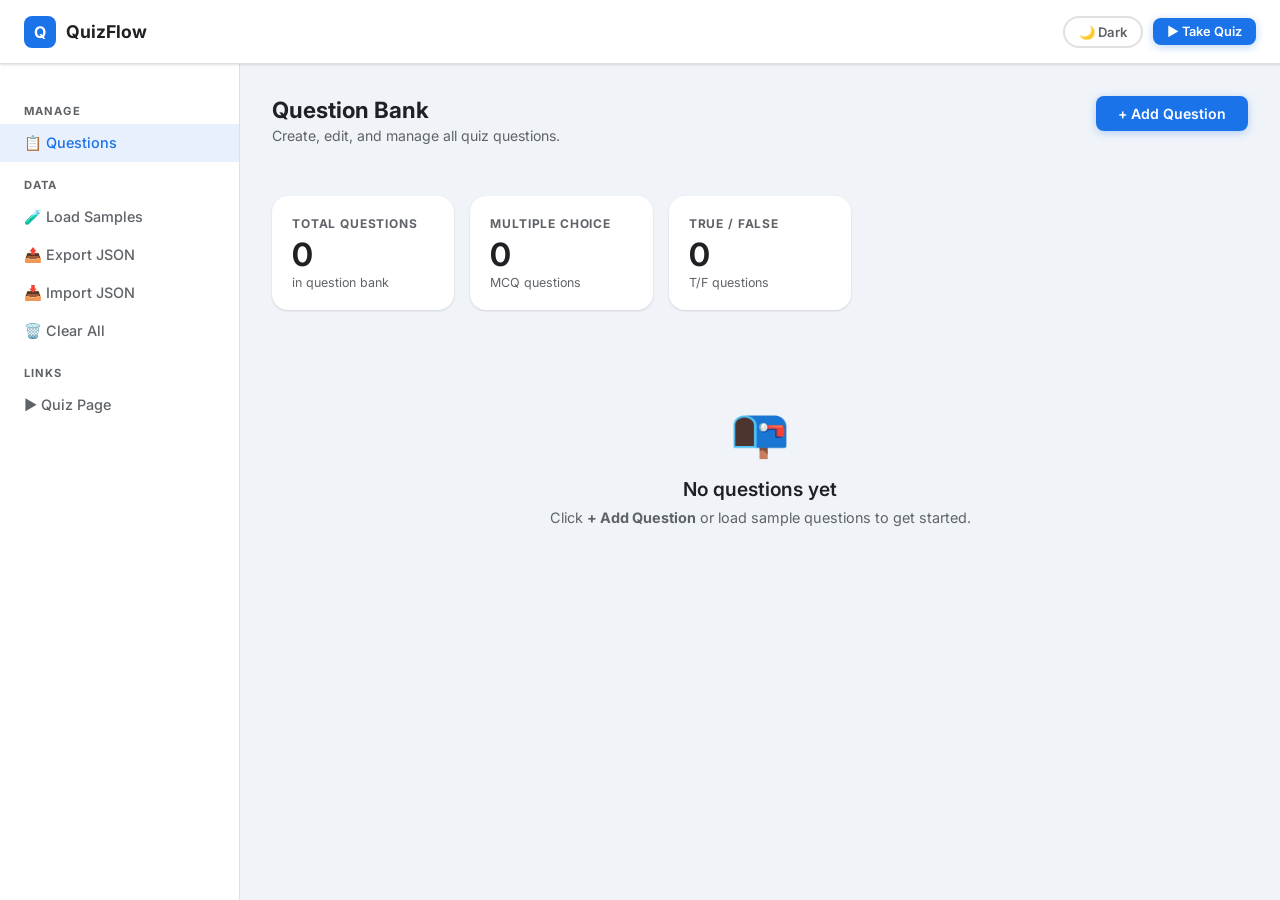
==== admin.html @ 326c2532 "Add files via upload" ====
<!DOCTYPE html>
<html lang="en">
<head>
  <meta charset="UTF-8">
  <meta name="viewport" content="width=device-width, initial-scale=1.0">
  <title>QuizFlow — Admin Dashboard</title>
  <link rel="stylesheet" href="style.css">
</head>
<body>
<div class="page-wrapper">

  <!-- Top Bar -->
  <header class="top-bar">
    <a href="index.html" class="top-bar-brand">
      <span class="brand-icon">Q</span>
      QuizFlow
    </a>
    <div class="top-bar-actions">
      <button class="theme-toggle" id="theme-toggle">🌙 Dark</button>
      <a href="index.html" class="btn btn-primary btn-sm">▶ Take Quiz</a>
    </div>
  </header>

  <!-- Admin Layout -->
  <div class="admin-layout">

    <!-- Sidebar -->
    <nav class="sidebar">
      <div class="sidebar-section">Manage</div>
      <ul class="sidebar-nav">
        <li><a href="#" class="active">📋 Questions</a></li>
      </ul>
      <div class="sidebar-section">Data</div>
      <ul class="sidebar-nav">
        <li><button id="btn-sample">🧪 Load Samples</button></li>
        <li><button id="btn-export">📤 Export JSON</button></li>
        <li><button id="btn-import">📥 Import JSON</button></li>
        <li><button id="btn-clear-all">🗑️ Clear All</button></li>
      </ul>
      <div class="sidebar-section">Links</div>
      <ul class="sidebar-nav">
        <li><a href="index.html">▶ Quiz Page</a></li>
      </ul>
    </nav>

    <!-- Main Content -->
    <main class="admin-main">

      <!-- Header row -->
      <div style="display:flex;align-items:flex-start;justify-content:space-between;gap:16px;flex-wrap:wrap;margin-bottom:24px">
        <div>
          <h2>Question Bank</h2>
          <p class="page-subtitle">Create, edit, and manage all quiz questions.</p>
        </div>
        <button class="btn btn-primary" id="btn-open-modal">+ Add Question</button>
      </div>

      <!-- Stats -->
      <div class="stats-grid">
        <div class="stat-card">
          <div class="sc-label">Total Questions</div>
          <div class="sc-value" id="stat-total">0</div>
          <div class="sc-sub">in question bank</div>
        </div>
        <div class="stat-card">
          <div class="sc-label">Multiple Choice</div>
          <div class="sc-value" id="stat-mcq">0</div>
          <div class="sc-sub">MCQ questions</div>
        </div>
        <div class="stat-card">
          <div class="sc-label">True / False</div>
          <div class="sc-value" id="stat-tf">0</div>
          <div class="sc-sub">T/F questions</div>
        </div>
      </div>

      <!-- Empty state -->
      <div id="empty-state" class="empty-state" style="display:none">
        <div class="es-icon">📭</div>
        <h3>No questions yet</h3>
        <p>Click <strong>+ Add Question</strong> or load sample questions to get started.</p>
      </div>

      <!-- Questions table -->
      <div id="q-table-wrap" class="q-table-wrap" style="display:none">
        <div class="q-table-header">
          <h3>All Questions</h3>
          <input type="text" id="q-search" class="q-table-search" placeholder="🔍 Search questions…">
        </div>
        <table>
          <thead>
            <tr>
              <th>#</th>
              <th>Question</th>
              <th>Type</th>
              <th>Options</th>
              <th>✓ Correct</th>
              <th>Actions</th>
            </tr>
          </thead>
          <tbody id="q-table-body"></tbody>
        </table>
      </div>

    </main>
  </div><!-- /admin-layout -->
</div><!-- /page-wrapper -->

<!-- ── Modal: Add / Edit Question ── -->
<div id="modal-backdrop" class="modal-backdrop" style="display:none">
  <div class="modal" role="dialog" aria-modal="true" aria-labelledby="modal-title">

    <div class="modal-header">
      <h3 id="modal-title">Add Question</h3>
      <button class="modal-close" id="modal-close" aria-label="Close">✕</button>
    </div>

    <!-- Question text -->
    <div class="form-group">
      <label class="form-label" for="q-text">Question Text</label>
      <textarea class="form-control" id="q-text" placeholder="Enter your question here…" rows="3"></textarea>
    </div>

    <!-- Question type -->
    <div class="form-group">
      <label class="form-label" for="q-type">Question Type</label>
      <select class="form-control" id="q-type">
        <option value="mcq">Multiple Choice (MCQ)</option>
        <option value="tf">True / False</option>
      </select>
    </div>

    <!-- Answers -->
    <div class="form-group">
      <label class="form-label">Answer Options <span style="font-weight:400;text-transform:none;letter-spacing:0;color:var(--text-muted);font-size:.75rem">(check ✓ to mark correct)</span></label>
      <div id="answer-list" class="answer-list"></div>
      <button class="btn btn-ghost btn-sm" id="btn-add-answer" style="margin-top:4px">+ Add Option</button>
    </div>

    <div class="modal-footer">
      <button class="btn btn-ghost" id="btn-cancel-q">Cancel</button>
      <button class="btn btn-primary" id="btn-save-q">Save Question</button>
    </div>
  </div>
</div>

<!-- Toast -->
<div id="toast-container"></div>

<script src="admin.js"></script>
</body>
</html>
---- style.css ----
/* ============================================================
   QuizFlow — style.css
   Design system: Inter + Google-blue accent + card layout
   ============================================================ */

@import url('https://fonts.googleapis.com/css2?family=Inter:wght@300;400;500;600;700&display=swap');

/* ── Reset & Base ─────────────────────────────────────────── */
*, *::before, *::after { box-sizing: border-box; margin: 0; padding: 0; }

:root {
  --bg:          #F0F4F9;
  --surface:     #FFFFFF;
  --border:      #E0E0E0;
  --text-primary:#202124;
  --text-muted:  #5F6368;
  --accent:      #1A73E8;
  --accent-dark: #1557B0;
  --accent-light:#E8F0FE;
  --correct:     #34A853;
  --correct-bg:  #E6F4EA;
  --wrong:       #EA4335;
  --wrong-bg:    #FCE8E6;
  --shadow-sm:   0 1px 3px rgba(0,0,0,.08), 0 1px 2px rgba(0,0,0,.06);
  --shadow-md:   0 4px 16px rgba(0,0,0,.10), 0 1px 4px rgba(0,0,0,.06);
  --shadow-lg:   0 8px 32px rgba(0,0,0,.12), 0 2px 8px rgba(0,0,0,.08);
  --radius:      16px;
  --radius-sm:   8px;
  --transition:  0.2s ease;
  --font:        'Inter', system-ui, -apple-system, sans-serif;
}

/* Dark mode */
[data-theme="dark"] {
  --bg:          #1A1A2E;
  --surface:     #16213E;
  --border:      #2A2A4A;
  --text-primary:#E8EAED;
  --text-muted:  #9AA0A6;
  --accent-light:#1E3A5F;
  --correct-bg:  #1B3A2A;
  --wrong-bg:    #3A1B1B;
  --shadow-sm:   0 1px 3px rgba(0,0,0,.3);
  --shadow-md:   0 4px 16px rgba(0,0,0,.4);
  --shadow-lg:   0 8px 32px rgba(0,0,0,.5);
}

html { font-size: 16px; scroll-behavior: smooth; }
body {
  font-family: var(--font);
  background: var(--bg);
  color: var(--text-primary);
  min-height: 100vh;
  transition: background var(--transition), color var(--transition);
}

/* ── Layout ───────────────────────────────────────────────── */
.page-wrapper {
  min-height: 100vh;
  display: flex;
  flex-direction: column;
}

.top-bar {
  position: sticky;
  top: 0;
  z-index: 100;
  background: var(--surface);
  border-bottom: 1px solid var(--border);
  box-shadow: var(--shadow-sm);
  padding: 0 24px;
  height: 64px;
  display: flex;
  align-items: center;
  justify-content: space-between;
  gap: 16px;
  transition: background var(--transition), border-color var(--transition);
}

.top-bar-brand {
  display: flex;
  align-items: center;
  gap: 10px;
  font-weight: 700;
  font-size: 1.1rem;
  color: var(--text-primary);
  text-decoration: none;
}

.top-bar-brand .brand-icon {
  width: 32px; height: 32px;
  background: var(--accent);
  border-radius: 8px;
  display: flex; align-items: center; justify-content: center;
  color: #fff;
  font-size: 1rem;
}

.top-bar-actions { display: flex; align-items: center; gap: 10px; }

.main-content {
  flex: 1;
  padding: 40px 16px;
  display: flex;
  flex-direction: column;
  align-items: center;
  gap: 20px;
}

.container {
  width: 100%;
  max-width: 680px;
}

/* ── Progress Bar ─────────────────────────────────────────── */
.progress-bar-wrap {
  width: 100%;
  max-width: 680px;
  background: var(--border);
  border-radius: 99px;
  height: 5px;
  overflow: hidden;
  transition: background var(--transition);
}
.progress-bar-fill {
  height: 100%;
  border-radius: 99px;
  background: linear-gradient(90deg, var(--accent), #4FACFE);
  transition: width 0.5s cubic-bezier(.4,0,.2,1);
}

/* ── Cards ────────────────────────────────────────────────── */
.card {
  background: var(--surface);
  border-radius: var(--radius);
  box-shadow: var(--shadow-md);
  overflow: hidden;
  transition: background var(--transition), box-shadow var(--transition);
}

.card-header {
  border-left: 5px solid var(--accent);
  padding: 28px 32px;
}

.card-header .meta {
  font-size: .78rem;
  font-weight: 600;
  color: var(--accent);
  text-transform: uppercase;
  letter-spacing: .08em;
  margin-bottom: 10px;
}

.card-header h2 {
  font-size: 1.25rem;
  font-weight: 600;
  line-height: 1.45;
  color: var(--text-primary);
}

.card-body { padding: 8px 32px 28px; }

/* ── Answer Options ───────────────────────────────────────── */
.options-list {
  list-style: none;
  display: flex;
  flex-direction: column;
  gap: 10px;
  margin-top: 4px;
}

.option-item {
  display: flex;
  align-items: center;
  gap: 14px;
  padding: 14px 18px;
  border: 2px solid var(--border);
  border-radius: var(--radius-sm);
  cursor: pointer;
  transition: border-color var(--transition), background var(--transition), transform .15s ease;
  user-select: none;
  position: relative;
}

.option-item:hover:not(.locked) {
  border-color: var(--accent);
  background: var(--accent-light);
  transform: translateX(3px);
}

.option-item.locked { cursor: not-allowed; }

.option-radio {
  width: 20px; height: 20px;
  border: 2px solid var(--border);
  border-radius: 50%;
  flex-shrink: 0;
  display: flex; align-items: center; justify-content: center;
  transition: border-color var(--transition), background var(--transition);
}
.option-radio::after {
  content: '';
  width: 10px; height: 10px;
  border-radius: 50%;
  background: transparent;
  transition: background var(--transition);
}

.option-item.selected .option-radio {
  border-color: var(--accent);
}
.option-item.selected .option-radio::after {
  background: var(--accent);
}

/* Correct / Wrong states */
.option-item.correct {
  border-color: var(--correct);
  background: var(--correct-bg);
}
.option-item.correct .option-radio {
  border-color: var(--correct);
  background: var(--correct);
}
.option-item.correct .option-radio::after {
  background: #fff;
}

.option-item.wrong {
  border-color: var(--wrong);
  background: var(--wrong-bg);
}
.option-item.wrong .option-radio {
  border-color: var(--wrong);
  background: var(--wrong);
}
.option-item.wrong .option-radio::after {
  background: #fff;
}

.option-label {
  font-size: .95rem;
  font-weight: 500;
  color: var(--text-primary);
  flex: 1;
}

.option-badge {
  font-size: .72rem;
  font-weight: 700;
  padding: 2px 8px;
  border-radius: 99px;
  letter-spacing: .04em;
}
.option-badge.correct-badge {
  background: var(--correct);
  color: #fff;
}
.option-badge.wrong-badge {
  background: var(--wrong);
  color: #fff;
}

/* ── Feedback ─────────────────────────────────────────────── */
.feedback-box {
  margin-top: 16px;
  padding: 12px 16px;
  border-radius: var(--radius-sm);
  font-size: .88rem;
  font-weight: 500;
  display: flex;
  align-items: center;
  gap: 8px;
  animation: fadeSlideIn .25s ease;
}
.feedback-box.correct-fb {
  background: var(--correct-bg);
  color: var(--correct);
  border: 1px solid var(--correct);
}
.feedback-box.wrong-fb {
  background: var(--wrong-bg);
  color: var(--wrong);
  border: 1px solid var(--wrong);
}

/* ── Card Footer / Navigation ─────────────────────────────── */
.card-footer {
  padding: 16px 32px 24px;
  display: flex;
  justify-content: space-between;
  align-items: center;
  gap: 12px;
}

.card-footer .counter {
  font-size: .82rem;
  color: var(--text-muted);
  font-weight: 500;
}

.nav-btns { display: flex; gap: 10px; }

/* ── Buttons ──────────────────────────────────────────────── */
.btn {
  display: inline-flex;
  align-items: center;
  gap: 7px;
  padding: 9px 22px;
  border-radius: var(--radius-sm);
  font-family: var(--font);
  font-size: .88rem;
  font-weight: 600;
  cursor: pointer;
  border: none;
  transition: background var(--transition), color var(--transition),
              box-shadow var(--transition), transform .1s ease;
  text-decoration: none;
}

.btn:active { transform: scale(.97); }

.btn-primary {
  background: var(--accent);
  color: #fff;
  box-shadow: 0 2px 8px rgba(26,115,232,.3);
}
.btn-primary:hover { background: var(--accent-dark); box-shadow: 0 4px 12px rgba(26,115,232,.4); }

.btn-secondary {
  background: transparent;
  color: var(--accent);
  border: 2px solid var(--accent);
}
.btn-secondary:hover { background: var(--accent-light); }

.btn-ghost {
  background: transparent;
  color: var(--text-muted);
  border: 2px solid var(--border);
}
.btn-ghost:hover { background: var(--bg); color: var(--text-primary); }

.btn-danger {
  background: var(--wrong);
  color: #fff;
}
.btn-danger:hover { background: #c62828; }

.btn-success {
  background: var(--correct);
  color: #fff;
}
.btn-success:hover { background: #1e8e3e; }

.btn-sm { padding: 6px 14px; font-size: .8rem; }
.btn-lg { padding: 13px 32px; font-size: 1rem; }

.btn:disabled {
  opacity: .45;
  cursor: not-allowed;
  transform: none;
}

/* Icon-only button */
.btn-icon {
  padding: 8px;
  width: 38px; height: 38px;
  justify-content: center;
  border-radius: 50%;
}

/* Dark mode toggle */
.theme-toggle {
  background: transparent;
  border: 2px solid var(--border);
  border-radius: 99px;
  padding: 6px 14px;
  font-family: var(--font);
  font-size: .82rem;
  font-weight: 600;
  cursor: pointer;
  color: var(--text-muted);
  display: flex; align-items: center; gap: 6px;
  transition: background var(--transition), border-color var(--transition), color var(--transition);
}
.theme-toggle:hover { border-color: var(--accent); color: var(--accent); background: var(--accent-light); }

/* ── Question Transition ──────────────────────────────────── */
.question-stage {
  position: relative;
  overflow: hidden;
}

.question-slide {
  animation-duration: .35s;
  animation-fill-mode: both;
  animation-timing-function: cubic-bezier(.4,0,.2,1);
}

.slide-in-right { animation-name: slideInRight; }
.slide-in-left  { animation-name: slideInLeft; }
.slide-out-right { animation-name: slideOutRight; }
.slide-out-left  { animation-name: slideOutLeft; }

@keyframes slideInRight {
  from { opacity: 0; transform: translateX(60px); }
  to   { opacity: 1; transform: translateX(0); }
}
@keyframes slideInLeft {
  from { opacity: 0; transform: translateX(-60px); }
  to   { opacity: 1; transform: translateX(0); }
}
@keyframes slideOutRight {
  from { opacity: 1; transform: translateX(0); }
  to   { opacity: 0; transform: translateX(60px); }
}
@keyframes slideOutLeft {
  from { opacity: 1; transform: translateX(0); }
  to   { opacity: 0; transform: translateX(-60px); }
}

@keyframes fadeSlideIn {
  from { opacity: 0; transform: translateY(6px); }
  to   { opacity: 1; transform: translateY(0); }
}

/* ── Results Screen ───────────────────────────────────────── */
.result-card { text-align: center; padding: 48px 32px; }

.result-score-ring {
  width: 130px; height: 130px;
  border-radius: 50%;
  margin: 0 auto 28px;
  display: flex; flex-direction: column;
  align-items: center; justify-content: center;
  position: relative;
  background: conic-gradient(var(--accent) calc(var(--pct)*1%), var(--border) 0);
}

.result-score-ring::before {
  content: '';
  position: absolute;
  inset: 12px;
  border-radius: 50%;
  background: var(--surface);
}

.result-score-inner {
  position: relative; z-index: 1; text-align: center;
}
.result-score-inner .score-num {
  font-size: 2rem; font-weight: 700; color: var(--text-primary); line-height: 1;
}
.result-score-inner .score-den {
  font-size: .8rem; color: var(--text-muted); font-weight: 500;
}

.result-title {
  font-size: 1.6rem; font-weight: 700; margin-bottom: 6px;
}
.result-subtitle {
  color: var(--text-muted); margin-bottom: 28px; font-size: .95rem;
}

.result-stats {
  display: flex; gap: 12px; justify-content: center; flex-wrap: wrap;
  margin-bottom: 32px;
}
.stat-pill {
  padding: 10px 20px;
  border-radius: 99px;
  font-size: .85rem; font-weight: 600;
  display: flex; align-items: center; gap: 7px;
}
.stat-pill.correct { background: var(--correct-bg); color: var(--correct); }
.stat-pill.wrong   { background: var(--wrong-bg);   color: var(--wrong); }
.stat-pill.total   { background: var(--accent-light); color: var(--accent); }

.result-actions { display: flex; gap: 12px; justify-content: center; flex-wrap: wrap; }

/* Breakdown list */
.breakdown { margin-top: 28px; text-align: left; }
.breakdown-title {
  font-size: .88rem; font-weight: 700; color: var(--text-muted);
  text-transform: uppercase; letter-spacing: .07em;
  margin-bottom: 14px;
}
.breakdown-item {
  padding: 12px 16px;
  border-radius: var(--radius-sm);
  border: 1px solid var(--border);
  margin-bottom: 8px;
  font-size: .88rem;
  display: flex; align-items: flex-start; gap: 10px;
  transition: background var(--transition);
}
.breakdown-item .bi-icon { font-size: 1rem; margin-top: 1px; flex-shrink: 0; }
.breakdown-item.bi-correct { border-left: 4px solid var(--correct); }
.breakdown-item.bi-wrong   { border-left: 4px solid var(--wrong); }
.breakdown-item .bi-q { font-weight: 600; color: var(--text-primary); }
.breakdown-item .bi-a { color: var(--text-muted); font-size: .8rem; margin-top: 2px; }

/* ── Intro/Start Screen ───────────────────────────────────── */
.intro-card { text-align: center; padding: 48px 32px; }
.intro-icon {
  width: 72px; height: 72px;
  background: var(--accent-light);
  border-radius: 20px;
  display: flex; align-items: center; justify-content: center;
  margin: 0 auto 24px;
  font-size: 2rem;
}
.intro-card h1 { font-size: 1.8rem; font-weight: 700; margin-bottom: 10px; }
.intro-card p  { color: var(--text-muted); margin-bottom: 28px; font-size: .95rem; line-height: 1.6; }
.intro-meta {
  display: flex; gap: 20px; justify-content: center; flex-wrap: wrap;
  margin-bottom: 32px;
}
.intro-meta span {
  font-size: .85rem; color: var(--text-muted); font-weight: 500;
  display: flex; align-items: center; gap: 5px;
}

/* Empty state */
.empty-state {
  text-align: center; padding: 64px 32px;
}
.empty-state .es-icon {
  font-size: 3rem; margin-bottom: 16px;
}
.empty-state h3 { font-size: 1.2rem; font-weight: 600; margin-bottom: 8px; }
.empty-state p  { color: var(--text-muted); font-size: .9rem; }

/* ── Options bar (shuffle, etc) ───────────────────────────── */
.options-bar {
  display: flex; align-items: center; gap: 10px; flex-wrap: wrap;
}
.toggle-chip {
  display: flex; align-items: center; gap: 7px;
  padding: 7px 14px;
  border: 2px solid var(--border);
  border-radius: 99px;
  cursor: pointer;
  font-size: .82rem; font-weight: 600;
  color: var(--text-muted);
  background: var(--surface);
  transition: all var(--transition);
  user-select: none;
}
.toggle-chip.active {
  border-color: var(--accent);
  color: var(--accent);
  background: var(--accent-light);
}
.toggle-chip input { display: none; }

/* ── Admin: Sidebar layout ────────────────────────────────── */
.admin-layout {
  display: flex;
  min-height: calc(100vh - 64px);
}

.sidebar {
  width: 240px;
  flex-shrink: 0;
  background: var(--surface);
  border-right: 1px solid var(--border);
  padding: 24px 0;
  transition: background var(--transition), border-color var(--transition);
}

.sidebar-nav { list-style: none; }
.sidebar-nav li a, .sidebar-nav li button {
  display: flex;
  align-items: center;
  gap: 10px;
  padding: 10px 24px;
  font-size: .9rem;
  font-weight: 500;
  color: var(--text-muted);
  text-decoration: none;
  border: none;
  background: none;
  width: 100%;
  cursor: pointer;
  font-family: var(--font);
  border-radius: 0;
  transition: color var(--transition), background var(--transition);
}
.sidebar-nav li a:hover, .sidebar-nav li button:hover,
.sidebar-nav li a.active, .sidebar-nav li button.active {
  color: var(--accent);
  background: var(--accent-light);
}
.sidebar-section {
  font-size: .7rem;
  font-weight: 700;
  text-transform: uppercase;
  letter-spacing: .1em;
  color: var(--text-muted);
  padding: 16px 24px 6px;
}

.admin-main {
  flex: 1;
  padding: 32px;
  overflow: auto;
}

.admin-main h2 {
  font-size: 1.4rem; font-weight: 700; margin-bottom: 4px;
}
.admin-main .page-subtitle {
  color: var(--text-muted); font-size: .88rem; margin-bottom: 28px;
}

/* ── Admin: Question Form ─────────────────────────────────── */
.form-card {
  background: var(--surface);
  border-radius: var(--radius);
  box-shadow: var(--shadow-md);
  padding: 32px;
  margin-bottom: 28px;
  transition: background var(--transition);
}

.form-group { margin-bottom: 20px; }
.form-label {
  display: block;
  font-size: .82rem;
  font-weight: 700;
  color: var(--text-muted);
  text-transform: uppercase;
  letter-spacing: .07em;
  margin-bottom: 7px;
}
.form-control {
  width: 100%;
  padding: 10px 14px;
  border: 2px solid var(--border);
  border-radius: var(--radius-sm);
  font-family: var(--font);
  font-size: .9rem;
  color: var(--text-primary);
  background: var(--bg);
  transition: border-color var(--transition), background var(--transition);
  outline: none;
}
.form-control:focus {
  border-color: var(--accent);
  background: var(--surface);
}
textarea.form-control { resize: vertical; min-height: 80px; }
select.form-control { cursor: pointer; }

/* Answer builder */
.answer-list { display: flex; flex-direction: column; gap: 10px; margin-bottom: 12px; }

.answer-row {
  display: flex;
  align-items: center;
  gap: 10px;
  padding: 10px 14px;
  border: 2px solid var(--border);
  border-radius: var(--radius-sm);
  background: var(--bg);
  transition: border-color var(--transition);
}
.answer-row.is-correct {
  border-color: var(--correct);
  background: var(--correct-bg);
}
.answer-row input[type="text"] {
  flex: 1;
  border: none;
  background: transparent;
  font-family: var(--font);
  font-size: .9rem;
  color: var(--text-primary);
  outline: none;
}
.answer-correct-check {
  width: 18px; height: 18px;
  accent-color: var(--correct);
  cursor: pointer;
  flex-shrink: 0;
}
.answer-correct-label {
  font-size: .78rem;
  font-weight: 600;
  color: var(--text-muted);
  flex-shrink: 0;
}
.answer-remove {
  background: none;
  border: none;
  color: var(--wrong);
  cursor: pointer;
  padding: 4px;
  border-radius: 4px;
  font-size: 1rem;
  transition: background var(--transition);
  flex-shrink: 0;
}
.answer-remove:hover { background: var(--wrong-bg); }

/* ── Admin: Question Table ────────────────────────────────── */
.q-table-wrap {
  background: var(--surface);
  border-radius: var(--radius);
  box-shadow: var(--shadow-md);
  overflow: hidden;
  transition: background var(--transition);
}

.q-table-header {
  padding: 20px 24px;
  display: flex;
  align-items: center;
  justify-content: space-between;
  border-bottom: 1px solid var(--border);
  gap: 12px;
  flex-wrap: wrap;
}
.q-table-header h3 { font-size: 1rem; font-weight: 700; }

.q-table-search {
  padding: 7px 14px;
  border: 2px solid var(--border);
  border-radius: var(--radius-sm);
  font-family: var(--font);
  font-size: .85rem;
  background: var(--bg);
  color: var(--text-primary);
  outline: none;
  width: 220px;
  transition: border-color var(--transition);
}
.q-table-search:focus { border-color: var(--accent); }

table {
  width: 100%;
  border-collapse: collapse;
  font-size: .88rem;
}
thead tr { background: var(--bg); }
th, td {
  padding: 13px 20px;
  text-align: left;
  border-bottom: 1px solid var(--border);
}
th {
  font-size: .75rem;
  font-weight: 700;
  text-transform: uppercase;
  letter-spacing: .07em;
  color: var(--text-muted);
}
tr:last-child td { border-bottom: none; }
tbody tr:hover { background: var(--bg); }

.type-badge {
  display: inline-block;
  padding: 2px 10px;
  border-radius: 99px;
  font-size: .72rem;
  font-weight: 700;
  letter-spacing: .05em;
}
.type-badge.mcq  { background: var(--accent-light); color: var(--accent); }
.type-badge.tf   { background: #FFF3E0; color: #E65100; }
[data-theme="dark"] .type-badge.tf { background: #3A2A10; color: #FFB74D; }

.table-actions { display: flex; gap: 6px; }

/* ── Stats cards (admin dashboard) ───────────────────────── */
.stats-grid {
  display: grid;
  grid-template-columns: repeat(auto-fill, minmax(160px, 1fr));
  gap: 16px;
  margin-bottom: 28px;
}
.stat-card {
  background: var(--surface);
  border-radius: var(--radius);
  box-shadow: var(--shadow-sm);
  padding: 20px;
  transition: background var(--transition), box-shadow var(--transition);
}
.stat-card:hover { box-shadow: var(--shadow-md); }
.stat-card .sc-label {
  font-size: .75rem; font-weight: 700; text-transform: uppercase;
  letter-spacing: .07em; color: var(--text-muted); margin-bottom: 8px;
}
.stat-card .sc-value {
  font-size: 2rem; font-weight: 700; color: var(--text-primary); line-height: 1;
}
.stat-card .sc-sub {
  font-size: .78rem; color: var(--text-muted); margin-top: 4px;
}

/* ── Toast ────────────────────────────────────────────────── */
#toast-container {
  position: fixed; bottom: 24px; right: 24px;
  display: flex; flex-direction: column; gap: 8px;
  z-index: 9999;
}
.toast {
  display: flex; align-items: center; gap: 10px;
  background: var(--surface);
  border: 1px solid var(--border);
  border-left: 4px solid var(--accent);
  border-radius: var(--radius-sm);
  padding: 12px 18px;
  font-size: .88rem; font-weight: 500;
  box-shadow: var(--shadow-lg);
  min-width: 240px; max-width: 340px;
  animation: toastIn .3s ease;
  color: var(--text-primary);
}
.toast.success { border-left-color: var(--correct); }
.toast.error   { border-left-color: var(--wrong); }

@keyframes toastIn {
  from { opacity: 0; transform: translateY(12px); }
  to   { opacity: 1; transform: translateY(0); }
}

/* ── Modal ────────────────────────────────────────────────── */
.modal-backdrop {
  position: fixed; inset: 0;
  background: rgba(0,0,0,.5);
  z-index: 1000;
  display: flex; align-items: center; justify-content: center;
  padding: 16px;
  animation: fadeIn .2s ease;
}
@keyframes fadeIn { from { opacity: 0; } to { opacity: 1; } }

.modal {
  background: var(--surface);
  border-radius: var(--radius);
  box-shadow: var(--shadow-lg);
  padding: 32px;
  width: 100%; max-width: 560px;
  max-height: 90vh;
  overflow-y: auto;
  animation: modalIn .25s cubic-bezier(.4,0,.2,1);
}
@keyframes modalIn {
  from { opacity: 0; transform: scale(.95) translateY(16px); }
  to   { opacity: 1; transform: scale(1) translateY(0); }
}
.modal-header {
  display: flex; align-items: center; justify-content: space-between;
  margin-bottom: 24px;
}
.modal-header h3 { font-size: 1.1rem; font-weight: 700; }
.modal-close {
  background: none; border: none; cursor: pointer;
  color: var(--text-muted); font-size: 1.2rem; padding: 4px;
  border-radius: 4px;
  transition: background var(--transition), color var(--transition);
}
.modal-close:hover { background: var(--bg); color: var(--text-primary); }
.modal-footer {
  display: flex; justify-content: flex-end; gap: 10px; margin-top: 24px;
}

/* ── Divider ──────────────────────────────────────────────── */
.divider { height: 1px; background: var(--border); margin: 20px 0; }

/* ── Responsive ───────────────────────────────────────────── */
@media (max-width: 700px) {
  .sidebar { display: none; }
  .admin-main { padding: 20px 16px; }
  .card-header { padding: 20px; }
  .card-body   { padding: 4px 20px 20px; }
  .card-footer { padding: 12px 20px 20px; flex-wrap: wrap; }
  .modal { padding: 20px; }
  .top-bar { padding: 0 16px; }
  .main-content { padding: 24px 12px; }
  .form-card { padding: 20px; }
  table { font-size: .8rem; }
  th, td { padding: 10px 12px; }
}

@media (prefers-reduced-motion: reduce) {
  *, .question-slide { animation: none !important; transition: none !important; }
}
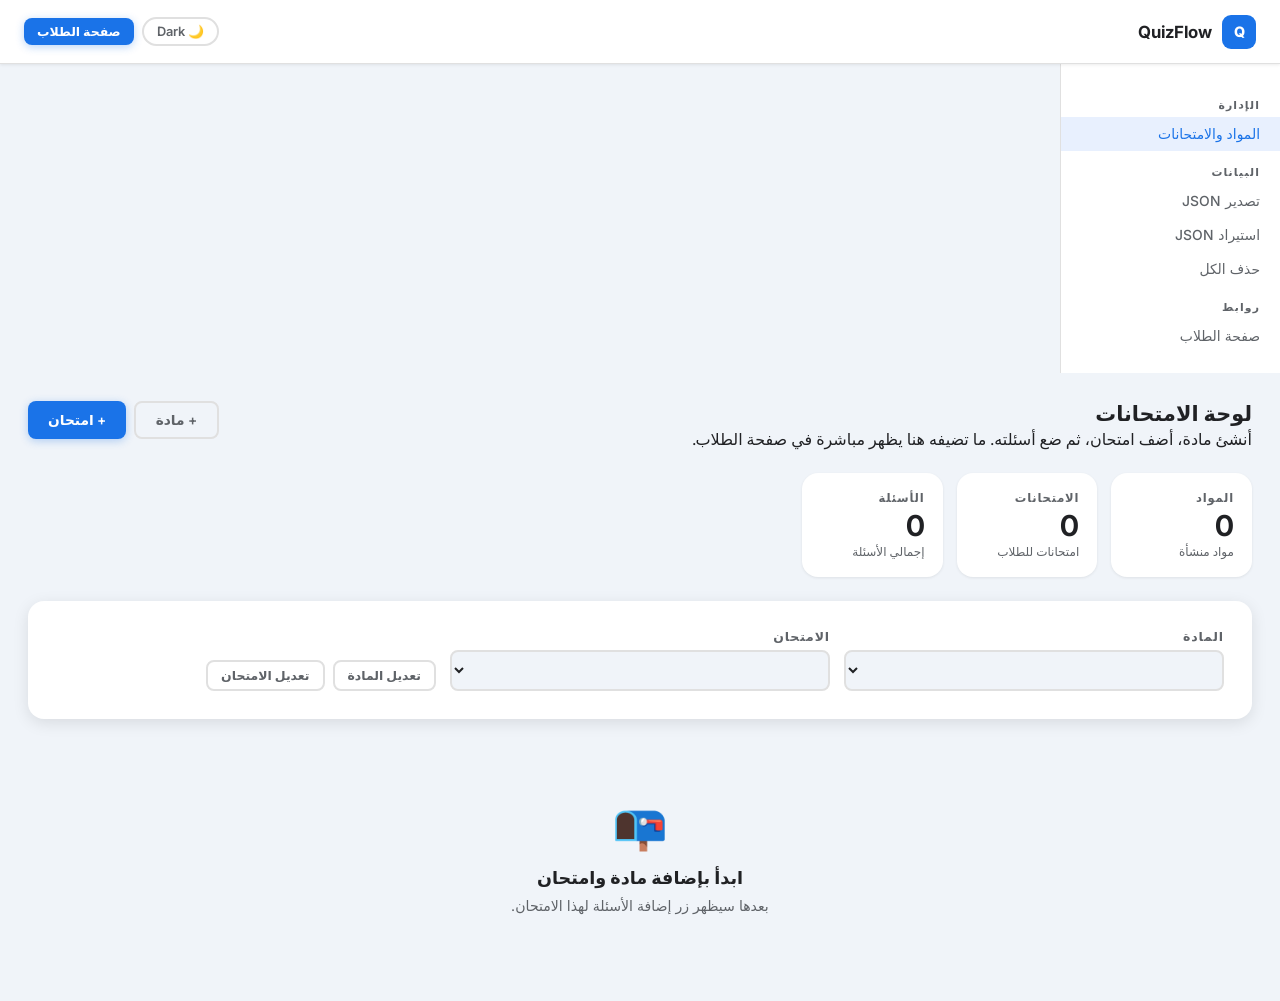
==== commit 695c1140: "Edit admin page" ====
--- a/admin.html
+++ b/admin.html
@@ -1,152 +1,156 @@
 <!DOCTYPE html>
-<html lang="en">
+<html lang="ar" dir="rtl">
 <head>
   <meta charset="UTF-8">
   <meta name="viewport" content="width=device-width, initial-scale=1.0">
-  <title>QuizFlow — Admin Dashboard</title>
+  <title>QuizFlow - لوحة الإدارة</title>
   <link rel="stylesheet" href="style.css">
 </head>
 <body>
 <div class="page-wrapper">
-
-  <!-- Top Bar -->
   <header class="top-bar">
     <a href="index.html" class="top-bar-brand">
       <span class="brand-icon">Q</span>
       QuizFlow
     </a>
     <div class="top-bar-actions">
-      <button class="theme-toggle" id="theme-toggle">🌙 Dark</button>
-      <a href="index.html" class="btn btn-primary btn-sm">▶ Take Quiz</a>
+      <button class="theme-toggle" id="theme-toggle">داكن</button>
+      <a href="index.html" class="btn btn-primary btn-sm">صفحة الطلاب</a>
     </div>
   </header>
 
-  <!-- Admin Layout -->
   <div class="admin-layout">
-
-    <!-- Sidebar -->
     <nav class="sidebar">
-      <div class="sidebar-section">Manage</div>
+      <div class="sidebar-section">الإدارة</div>
       <ul class="sidebar-nav">
-        <li><a href="#" class="active">📋 Questions</a></li>
+        <li><a href="#" class="active">المواد والامتحانات</a></li>
       </ul>
-      <div class="sidebar-section">Data</div>
+      <div class="sidebar-section">البيانات</div>
       <ul class="sidebar-nav">
-        <li><button id="btn-sample">🧪 Load Samples</button></li>
-        <li><button id="btn-export">📤 Export JSON</button></li>
-        <li><button id="btn-import">📥 Import JSON</button></li>
-        <li><button id="btn-clear-all">🗑️ Clear All</button></li>
+        <li><button id="btn-export">تصدير JSON</button></li>
+        <li><button id="btn-import">استيراد JSON</button></li>
+        <li><button id="btn-clear-all">حذف الكل</button></li>
       </ul>
-      <div class="sidebar-section">Links</div>
+      <div class="sidebar-section">روابط</div>
       <ul class="sidebar-nav">
-        <li><a href="index.html">▶ Quiz Page</a></li>
+        <li><a href="index.html">صفحة الطلاب</a></li>
       </ul>
     </nav>
 
-    <!-- Main Content -->
     <main class="admin-main">
-
-      <!-- Header row -->
       <div style="display:flex;align-items:flex-start;justify-content:space-between;gap:16px;flex-wrap:wrap;margin-bottom:24px">
         <div>
-          <h2>Question Bank</h2>
-          <p class="page-subtitle">Create, edit, and manage all quiz questions.</p>
+          <h2>لوحة الامتحانات</h2>
+          <p class="page-subtitle">أنشئ مادة، أضف امتحان، ثم ضع أسئلته. ما تضيفه هنا يظهر مباشرة في صفحة الطلاب.</p>
         </div>
-        <button class="btn btn-primary" id="btn-open-modal">+ Add Question</button>
-      </div>
-
-      <!-- Stats -->
-      <div class="stats-grid">
-        <div class="stat-card">
-          <div class="sc-label">Total Questions</div>
-          <div class="sc-value" id="stat-total">0</div>
-          <div class="sc-sub">in question bank</div>
-        </div>
-        <div class="stat-card">
-          <div class="sc-label">Multiple Choice</div>
-          <div class="sc-value" id="stat-mcq">0</div>
-          <div class="sc-sub">MCQ questions</div>
-        </div>
-        <div class="stat-card">
-          <div class="sc-label">True / False</div>
-          <div class="sc-value" id="stat-tf">0</div>
-          <div class="sc-sub">T/F questions</div>
+        <div style="display:flex;gap:8px;flex-wrap:wrap">
+          <button class="btn btn-ghost" id="btn-add-subject">+ مادة</button>
+          <button class="btn btn-primary" id="btn-add-quiz">+ امتحان</button>
         </div>
       </div>
 
-      <!-- Empty state -->
+      <div class="stats-grid">
+        <div class="stat-card">
+          <div class="sc-label">المواد</div>
+          <div class="sc-value" id="stat-subjects">0</div>
+          <div class="sc-sub">مواد منشأة</div>
+        </div>
+        <div class="stat-card">
+          <div class="sc-label">الامتحانات</div>
+          <div class="sc-value" id="stat-quizzes">0</div>
+          <div class="sc-sub">امتحانات للطلاب</div>
+        </div>
+        <div class="stat-card">
+          <div class="sc-label">الأسئلة</div>
+          <div class="sc-value" id="stat-questions">0</div>
+          <div class="sc-sub">إجمالي الأسئلة</div>
+        </div>
+      </div>
+
+      <div class="form-card">
+        <div style="display:grid;grid-template-columns:repeat(auto-fit,minmax(220px,1fr));gap:14px;align-items:end">
+          <div class="form-group" style="margin-bottom:0">
+            <label class="form-label" for="subject-select">المادة</label>
+            <select class="form-control" id="subject-select"></select>
+          </div>
+          <div class="form-group" style="margin-bottom:0">
+            <label class="form-label" for="quiz-select">الامتحان</label>
+            <select class="form-control" id="quiz-select"></select>
+          </div>
+          <div style="display:flex;gap:8px;flex-wrap:wrap">
+            <button class="btn btn-ghost btn-sm" id="btn-edit-subject">تعديل المادة</button>
+            <button class="btn btn-ghost btn-sm" id="btn-edit-quiz">تعديل الامتحان</button>
+          </div>
+        </div>
+      </div>
+
       <div id="empty-state" class="empty-state" style="display:none">
         <div class="es-icon">📭</div>
-        <h3>No questions yet</h3>
-        <p>Click <strong>+ Add Question</strong> or load sample questions to get started.</p>
+        <h3>ابدأ بإضافة مادة وامتحان</h3>
+        <p>بعدها سيظهر زر إضافة الأسئلة لهذا الامتحان.</p>
       </div>
 
-      <!-- Questions table -->
-      <div id="q-table-wrap" class="q-table-wrap" style="display:none">
-        <div class="q-table-header">
-          <h3>All Questions</h3>
-          <input type="text" id="q-search" class="q-table-search" placeholder="🔍 Search questions…">
+      <div id="question-panel" style="display:none">
+        <div style="display:flex;align-items:center;justify-content:space-between;gap:12px;flex-wrap:wrap;margin-bottom:14px">
+          <h3 id="current-title" style="font-size:1.05rem"></h3>
+          <button class="btn btn-primary" id="btn-open-question-modal">+ سؤال</button>
         </div>
-        <table>
-          <thead>
-            <tr>
-              <th>#</th>
-              <th>Question</th>
-              <th>Type</th>
-              <th>Options</th>
-              <th>✓ Correct</th>
-              <th>Actions</th>
-            </tr>
-          </thead>
-          <tbody id="q-table-body"></tbody>
-        </table>
+        <div id="q-table-wrap" class="q-table-wrap">
+          <table>
+            <thead>
+              <tr>
+                <th>#</th>
+                <th>السؤال</th>
+                <th>النوع</th>
+                <th>الخيارات</th>
+                <th>الصحيح</th>
+                <th>إجراءات</th>
+              </tr>
+            </thead>
+            <tbody id="q-table-body"></tbody>
+          </table>
+        </div>
       </div>
+    </main>
+  </div>
+</div>
 
-    </main>
-  </div><!-- /admin-layout -->
-</div><!-- /page-wrapper -->
-
-<!-- ── Modal: Add / Edit Question ── -->
-<div id="modal-backdrop" class="modal-backdrop" style="display:none">
+<div id="question-modal" class="modal-backdrop" style="display:none">
   <div class="modal" role="dialog" aria-modal="true" aria-labelledby="modal-title">
-
     <div class="modal-header">
-      <h3 id="modal-title">Add Question</h3>
-      <button class="modal-close" id="modal-close" aria-label="Close">✕</button>
+      <h3 id="modal-title">إضافة سؤال</h3>
+      <button class="modal-close" id="modal-close" aria-label="إغلاق">×</button>
     </div>
 
-    <!-- Question text -->
     <div class="form-group">
-      <label class="form-label" for="q-text">Question Text</label>
-      <textarea class="form-control" id="q-text" placeholder="Enter your question here…" rows="3"></textarea>
+      <label class="form-label" for="q-text">نص السؤال</label>
+      <textarea class="form-control" id="q-text" rows="3"></textarea>
     </div>
 
-    <!-- Question type -->
     <div class="form-group">
-      <label class="form-label" for="q-type">Question Type</label>
+      <label class="form-label" for="q-type">نوع السؤال</label>
       <select class="form-control" id="q-type">
-        <option value="mcq">Multiple Choice (MCQ)</option>
-        <option value="tf">True / False</option>
+        <option value="mcq">اختيار واحد</option>
+        <option value="multi">اختيارات متعددة</option>
+        <option value="tf">صح / خطأ</option>
       </select>
     </div>
 
-    <!-- Answers -->
     <div class="form-group">
-      <label class="form-label">Answer Options <span style="font-weight:400;text-transform:none;letter-spacing:0;color:var(--text-muted);font-size:.75rem">(check ✓ to mark correct)</span></label>
+      <label class="form-label">الإجابات</label>
       <div id="answer-list" class="answer-list"></div>
-      <button class="btn btn-ghost btn-sm" id="btn-add-answer" style="margin-top:4px">+ Add Option</button>
+      <button class="btn btn-ghost btn-sm" id="btn-add-answer">+ خيار</button>
     </div>
 
     <div class="modal-footer">
-      <button class="btn btn-ghost" id="btn-cancel-q">Cancel</button>
-      <button class="btn btn-primary" id="btn-save-q">Save Question</button>
+      <button class="btn btn-ghost" id="btn-cancel-q">إلغاء</button>
+      <button class="btn btn-primary" id="btn-save-q">حفظ السؤال</button>
     </div>
   </div>
 </div>
 
-<!-- Toast -->
 <div id="toast-container"></div>
-
+<script src="data.js"></script>
 <script src="admin.js"></script>
 </body>
 </html>
--- a/style.css
+++ b/style.css
@@ -1,892 +1,505 @@
 /* ============================================================
-   QuizFlow — style.css
-   Design system: Inter + Google-blue accent + card layout
+   QuizFlow v2 — style.css
    ============================================================ */
 
 @import url('https://fonts.googleapis.com/css2?family=Inter:wght@300;400;500;600;700&display=swap');
 
-/* ── Reset & Base ─────────────────────────────────────────── */
 *, *::before, *::after { box-sizing: border-box; margin: 0; padding: 0; }
 
 :root {
-  --bg:          #F0F4F9;
-  --surface:     #FFFFFF;
-  --border:      #E0E0E0;
-  --text-primary:#202124;
-  --text-muted:  #5F6368;
-  --accent:      #1A73E8;
-  --accent-dark: #1557B0;
-  --accent-light:#E8F0FE;
-  --correct:     #34A853;
-  --correct-bg:  #E6F4EA;
-  --wrong:       #EA4335;
-  --wrong-bg:    #FCE8E6;
-  --shadow-sm:   0 1px 3px rgba(0,0,0,.08), 0 1px 2px rgba(0,0,0,.06);
-  --shadow-md:   0 4px 16px rgba(0,0,0,.10), 0 1px 4px rgba(0,0,0,.06);
-  --shadow-lg:   0 8px 32px rgba(0,0,0,.12), 0 2px 8px rgba(0,0,0,.08);
-  --radius:      16px;
-  --radius-sm:   8px;
-  --transition:  0.2s ease;
-  --font:        'Inter', system-ui, -apple-system, sans-serif;
-}
-
-/* Dark mode */
+  --bg:           #F0F4F9;
+  --surface:      #FFFFFF;
+  --border:       #E0E0E0;
+  --text-primary: #202124;
+  --text-muted:   #5F6368;
+  --accent:       #1A73E8;
+  --accent-dark:  #1557B0;
+  --accent-light: #E8F0FE;
+  --correct:      #34A853;
+  --correct-bg:   #E6F4EA;
+  --wrong:        #EA4335;
+  --wrong-bg:     #FCE8E6;
+  --partial:      #F9AB00;
+  --partial-bg:   #FEF7E0;
+  --shadow-sm:    0 1px 3px rgba(0,0,0,.08);
+  --shadow-md:    0 4px 16px rgba(0,0,0,.10);
+  --shadow-lg:    0 8px 32px rgba(0,0,0,.12);
+  --radius:       16px;
+  --radius-sm:    8px;
+  --tr:           0.2s ease;
+  --font:         'Inter', system-ui, sans-serif;
+}
+
 [data-theme="dark"] {
-  --bg:          #1A1A2E;
-  --surface:     #16213E;
-  --border:      #2A2A4A;
-  --text-primary:#E8EAED;
-  --text-muted:  #9AA0A6;
-  --accent-light:#1E3A5F;
-  --correct-bg:  #1B3A2A;
-  --wrong-bg:    #3A1B1B;
-  --shadow-sm:   0 1px 3px rgba(0,0,0,.3);
-  --shadow-md:   0 4px 16px rgba(0,0,0,.4);
-  --shadow-lg:   0 8px 32px rgba(0,0,0,.5);
-}
-
-html { font-size: 16px; scroll-behavior: smooth; }
+  --bg:           #0F1117;
+  --surface:      #1C1F26;
+  --border:       #2D3139;
+  --text-primary: #E8EAED;
+  --text-muted:   #9AA0A6;
+  --accent-light: #1A2E4A;
+  --correct-bg:   #1A3327;
+  --wrong-bg:     #331A1A;
+  --partial-bg:   #332B00;
+  --shadow-sm:    0 1px 3px rgba(0,0,0,.4);
+  --shadow-md:    0 4px 16px rgba(0,0,0,.5);
+  --shadow-lg:    0 8px 32px rgba(0,0,0,.6);
+}
+
+html { font-size: 16px; }
 body {
   font-family: var(--font);
   background: var(--bg);
   color: var(--text-primary);
   min-height: 100vh;
-  transition: background var(--transition), color var(--transition);
-}
-
-/* ── Layout ───────────────────────────────────────────────── */
-.page-wrapper {
-  min-height: 100vh;
-  display: flex;
-  flex-direction: column;
-}
-
+  transition: background var(--tr), color var(--tr);
+  direction: rtl;
+}
+
+/* ── Top Bar ──────────────────────────────────────────────── */
 .top-bar {
-  position: sticky;
-  top: 0;
-  z-index: 100;
+  position: sticky; top: 0; z-index: 100;
   background: var(--surface);
   border-bottom: 1px solid var(--border);
   box-shadow: var(--shadow-sm);
-  padding: 0 24px;
-  height: 64px;
-  display: flex;
-  align-items: center;
-  justify-content: space-between;
-  gap: 16px;
-  transition: background var(--transition), border-color var(--transition);
-}
-
+  padding: 0 24px; height: 64px;
+  display: flex; align-items: center; justify-content: space-between; gap: 16px;
+  transition: background var(--tr), border-color var(--tr);
+}
 .top-bar-brand {
-  display: flex;
-  align-items: center;
-  gap: 10px;
-  font-weight: 700;
-  font-size: 1.1rem;
-  color: var(--text-primary);
-  text-decoration: none;
-}
-
-.top-bar-brand .brand-icon {
-  width: 32px; height: 32px;
-  background: var(--accent);
-  border-radius: 8px;
+  display: flex; align-items: center; gap: 10px;
+  font-weight: 700; font-size: 1.05rem;
+  color: var(--text-primary); text-decoration: none;
+}
+.brand-icon {
+  width: 34px; height: 34px;
+  background: var(--accent); border-radius: 9px;
   display: flex; align-items: center; justify-content: center;
-  color: #fff;
-  font-size: 1rem;
-}
-
-.top-bar-actions { display: flex; align-items: center; gap: 10px; }
-
+  color: #fff; font-weight: 800; font-size: .9rem; flex-shrink: 0;
+}
+.top-bar-actions { display: flex; align-items: center; gap: 8px; }
+
+/* Breadcrumb */
+.breadcrumb {
+  display: flex; align-items: center; gap: 6px;
+  font-size: .82rem; color: var(--text-muted); flex-wrap: wrap;
+}
+.breadcrumb a { color: var(--accent); text-decoration: none; }
+.breadcrumb a:hover { text-decoration: underline; }
+.breadcrumb .sep { color: var(--border); }
+
+/* ── Layout ───────────────────────────────────────────────── */
 .main-content {
-  flex: 1;
   padding: 40px 16px;
-  display: flex;
-  flex-direction: column;
-  align-items: center;
-  gap: 20px;
-}
-
-.container {
-  width: 100%;
-  max-width: 680px;
-}
+  display: flex; flex-direction: column; align-items: center; gap: 20px;
+  min-height: calc(100vh - 64px);
+}
+.container { width: 100%; max-width: 720px; }
+.container-wide { width: 100%; max-width: 1000px; }
 
 /* ── Progress Bar ─────────────────────────────────────────── */
-.progress-bar-wrap {
-  width: 100%;
-  max-width: 680px;
-  background: var(--border);
-  border-radius: 99px;
-  height: 5px;
-  overflow: hidden;
-  transition: background var(--transition);
-}
-.progress-bar-fill {
-  height: 100%;
-  border-radius: 99px;
+.progress-wrap {
+  width: 100%; background: var(--border);
+  border-radius: 99px; height: 5px; overflow: hidden;
+}
+.progress-fill {
+  height: 100%; border-radius: 99px;
   background: linear-gradient(90deg, var(--accent), #4FACFE);
-  transition: width 0.5s cubic-bezier(.4,0,.2,1);
+  transition: width .5s cubic-bezier(.4,0,.2,1);
 }
 
 /* ── Cards ────────────────────────────────────────────────── */
 .card {
-  background: var(--surface);
-  border-radius: var(--radius);
-  box-shadow: var(--shadow-md);
-  overflow: hidden;
-  transition: background var(--transition), box-shadow var(--transition);
-}
-
-.card-header {
-  border-left: 5px solid var(--accent);
-  padding: 28px 32px;
-}
-
-.card-header .meta {
-  font-size: .78rem;
-  font-weight: 600;
-  color: var(--accent);
-  text-transform: uppercase;
-  letter-spacing: .08em;
-  margin-bottom: 10px;
-}
-
-.card-header h2 {
-  font-size: 1.25rem;
-  font-weight: 600;
-  line-height: 1.45;
-  color: var(--text-primary);
-}
-
-.card-body { padding: 8px 32px 28px; }
-
-/* ── Answer Options ───────────────────────────────────────── */
-.options-list {
-  list-style: none;
-  display: flex;
-  flex-direction: column;
-  gap: 10px;
-  margin-top: 4px;
-}
+  background: var(--surface); border-radius: var(--radius);
+  box-shadow: var(--shadow-md); overflow: hidden;
+  transition: background var(--tr), box-shadow var(--tr);
+}
+.card:hover { box-shadow: var(--shadow-lg); }
+.card-flat { box-shadow: var(--shadow-sm); }
+.card-flat:hover { box-shadow: var(--shadow-md); }
+
+/* Subject card on home page */
+.subject-card {
+  display: flex; align-items: center; justify-content: space-between;
+  padding: 22px 24px; gap: 16px; cursor: pointer;
+  text-decoration: none; color: inherit;
+  border: 2px solid transparent;
+  transition: border-color var(--tr), transform .15s ease, box-shadow var(--tr), background var(--tr);
+}
+.subject-card:hover {
+  border-color: var(--accent); background: var(--accent-light);
+  transform: translateY(-2px);
+}
+.subject-card .s-icon {
+  width: 48px; height: 48px; border-radius: 12px;
+  background: var(--accent-light); color: var(--accent);
+  display: flex; align-items: center; justify-content: center;
+  font-size: 1.4rem; flex-shrink: 0;
+}
+.subject-card .s-info { flex: 1; }
+.subject-card .s-name { font-size: 1rem; font-weight: 700; margin-bottom: 3px; }
+.subject-card .s-meta { font-size: .8rem; color: var(--text-muted); }
+.subject-card .s-arrow { color: var(--text-muted); font-size: 1.1rem; }
+
+/* Quiz card on subject page */
+.quiz-card {
+  display: flex; align-items: center; justify-content: space-between;
+  padding: 20px 24px; gap: 16px; cursor: pointer;
+  text-decoration: none; color: inherit;
+  border: 2px solid transparent;
+  transition: border-color var(--tr), transform .15s ease, background var(--tr);
+}
+.quiz-card:hover {
+  border-color: var(--accent); background: var(--accent-light);
+  transform: translateY(-2px);
+}
+.quiz-card .q-num {
+  width: 40px; height: 40px; border-radius: 10px;
+  background: var(--accent); color: #fff;
+  display: flex; align-items: center; justify-content: center;
+  font-weight: 700; font-size: .9rem; flex-shrink: 0;
+}
+.quiz-card .q-info { flex: 1; }
+.quiz-card .q-title { font-size: .95rem; font-weight: 600; margin-bottom: 3px; }
+.quiz-card .q-meta  { font-size: .78rem; color: var(--text-muted); }
+
+/* ── Section headers ──────────────────────────────────────── */
+.section-header {
+  display: flex; align-items: center; justify-content: space-between;
+  margin-bottom: 16px; gap: 12px; flex-wrap: wrap;
+}
+.section-title { font-size: 1.3rem; font-weight: 700; }
+.section-sub   { color: var(--text-muted); font-size: .85rem; margin-top: 3px; }
+
+/* ── Exam: Question Card ──────────────────────────────────── */
+.q-card-header {
+  border-right: 5px solid var(--accent);
+  padding: 24px 28px;
+}
+.q-card-header .q-type-badge {
+  font-size: .72rem; font-weight: 700; text-transform: uppercase;
+  letter-spacing: .08em; color: var(--accent); margin-bottom: 10px;
+}
+.q-card-header h2 { font-size: 1.15rem; font-weight: 600; line-height: 1.5; }
+.multi-hint {
+  font-size: .78rem; color: var(--partial); font-weight: 600;
+  margin-top: 6px; display: flex; align-items: center; gap: 5px;
+}
+
+.q-card-body { padding: 6px 28px 24px; }
+.q-card-footer {
+  padding: 14px 28px 22px;
+  display: flex; align-items: center; justify-content: space-between; gap: 12px;
+}
+.q-counter { font-size: .82rem; color: var(--text-muted); font-weight: 500; }
+
+/* ── Options ──────────────────────────────────────────────── */
+.options-list { list-style: none; display: flex; flex-direction: column; gap: 9px; margin-top: 4px; }
 
 .option-item {
-  display: flex;
-  align-items: center;
-  gap: 14px;
-  padding: 14px 18px;
-  border: 2px solid var(--border);
+  display: flex; align-items: center; gap: 13px;
+  padding: 13px 16px;
+  border: 2px solid var(--border); border-radius: var(--radius-sm);
+  cursor: pointer; user-select: none;
+  transition: border-color var(--tr), background var(--tr), transform .12s ease;
+}
+.option-item:hover:not(.locked) {
+  border-color: var(--accent); background: var(--accent-light);
+  transform: translateX(-3px);
+}
+.option-item.locked { cursor: default; }
+
+/* Radio / Checkbox indicator */
+.opt-indicator {
+  width: 20px; height: 20px; flex-shrink: 0;
+  border: 2px solid var(--border); border-radius: 50%;
+  display: flex; align-items: center; justify-content: center;
+  transition: border-color var(--tr), background var(--tr);
+  font-size: .7rem; color: transparent;
+}
+.opt-indicator.checkbox { border-radius: 5px; }
+
+.option-item.selected   .opt-indicator { border-color: var(--accent); }
+.option-item.selected   .opt-indicator::after { content:''; width:10px; height:10px; border-radius:50%; background:var(--accent); display:block; }
+.option-item.selected.checkbox-mode .opt-indicator::after { display:none; }
+.option-item.selected.checkbox-mode .opt-indicator { background: var(--accent); border-color: var(--accent); color: #fff; font-size: .85rem; }
+.option-item.selected.checkbox-mode .opt-indicator::before { content: '✓'; }
+
+.option-item.correct { border-color: var(--correct); background: var(--correct-bg); }
+.option-item.correct .opt-indicator { background: var(--correct); border-color: var(--correct); color: #fff; }
+.option-item.correct .opt-indicator::before { content: '✓'; font-size: .85rem; }
+.option-item.correct .opt-indicator::after  { display: none; }
+
+.option-item.wrong   { border-color: var(--wrong); background: var(--wrong-bg); }
+.option-item.wrong   .opt-indicator { background: var(--wrong); border-color: var(--wrong); color: #fff; }
+.option-item.wrong   .opt-indicator::before { content: '✗'; font-size: .85rem; }
+.option-item.wrong   .opt-indicator::after  { display: none; }
+
+.option-item.missed  { border-color: var(--correct); background: var(--correct-bg); opacity: .75; }
+.option-item.missed  .opt-indicator { background: var(--correct); border-color: var(--correct); color: #fff; }
+.option-item.missed  .opt-indicator::before { content: '✓'; font-size: .85rem; }
+.option-item.missed  .opt-indicator::after  { display: none; }
+
+.opt-label { font-size: .92rem; font-weight: 500; flex: 1; }
+
+.opt-badge {
+  font-size: .7rem; font-weight: 700; padding: 2px 8px;
+  border-radius: 99px; flex-shrink: 0;
+}
+.opt-badge.correct-b { background: var(--correct); color: #fff; }
+.opt-badge.wrong-b   { background: var(--wrong);   color: #fff; }
+.opt-badge.missed-b  { background: var(--correct); color: #fff; }
+
+/* ── Feedback box ─────────────────────────────────────────── */
+.feedback-box {
+  margin-top: 14px; padding: 11px 15px;
   border-radius: var(--radius-sm);
-  cursor: pointer;
-  transition: border-color var(--transition), background var(--transition), transform .15s ease;
-  user-select: none;
+  font-size: .86rem; font-weight: 500;
+  display: flex; align-items: flex-start; gap: 8px;
+  animation: fadeUp .2s ease;
+}
+.feedback-box.fb-correct  { background: var(--correct-bg); color: var(--correct);  border: 1px solid var(--correct); }
+.feedback-box.fb-wrong    { background: var(--wrong-bg);   color: var(--wrong);    border: 1px solid var(--wrong); }
+.feedback-box.fb-partial  { background: var(--partial-bg); color: var(--partial);  border: 1px solid var(--partial); }
+
+/* ── Results ──────────────────────────────────────────────── */
+.result-hero { text-align: center; padding: 40px 28px 24px; }
+.score-ring {
+  width: 130px; height: 130px; border-radius: 50%;
+  margin: 0 auto 22px;
+  display: flex; align-items: center; justify-content: center;
+  background: conic-gradient(var(--accent) calc(var(--pct) * 1%), var(--border) 0);
   position: relative;
 }
-
-.option-item:hover:not(.locked) {
-  border-color: var(--accent);
-  background: var(--accent-light);
-  transform: translateX(3px);
-}
-
-.option-item.locked { cursor: not-allowed; }
-
-.option-radio {
-  width: 20px; height: 20px;
-  border: 2px solid var(--border);
-  border-radius: 50%;
-  flex-shrink: 0;
-  display: flex; align-items: center; justify-content: center;
-  transition: border-color var(--transition), background var(--transition);
-}
-.option-radio::after {
-  content: '';
-  width: 10px; height: 10px;
-  border-radius: 50%;
-  background: transparent;
-  transition: background var(--transition);
-}
-
-.option-item.selected .option-radio {
-  border-color: var(--accent);
-}
-.option-item.selected .option-radio::after {
-  background: var(--accent);
-}
-
-/* Correct / Wrong states */
-.option-item.correct {
-  border-color: var(--correct);
-  background: var(--correct-bg);
-}
-.option-item.correct .option-radio {
-  border-color: var(--correct);
-  background: var(--correct);
-}
-.option-item.correct .option-radio::after {
-  background: #fff;
-}
-
-.option-item.wrong {
-  border-color: var(--wrong);
-  background: var(--wrong-bg);
-}
-.option-item.wrong .option-radio {
-  border-color: var(--wrong);
-  background: var(--wrong);
-}
-.option-item.wrong .option-radio::after {
-  background: #fff;
-}
-
-.option-label {
-  font-size: .95rem;
-  font-weight: 500;
-  color: var(--text-primary);
-  flex: 1;
-}
-
-.option-badge {
-  font-size: .72rem;
-  font-weight: 700;
-  padding: 2px 8px;
-  border-radius: 99px;
-  letter-spacing: .04em;
-}
-.option-badge.correct-badge {
-  background: var(--correct);
-  color: #fff;
-}
-.option-badge.wrong-badge {
-  background: var(--wrong);
-  color: #fff;
-}
-
-/* ── Feedback ─────────────────────────────────────────────── */
-.feedback-box {
-  margin-top: 16px;
-  padding: 12px 16px;
-  border-radius: var(--radius-sm);
-  font-size: .88rem;
-  font-weight: 500;
-  display: flex;
-  align-items: center;
-  gap: 8px;
-  animation: fadeSlideIn .25s ease;
-}
-.feedback-box.correct-fb {
-  background: var(--correct-bg);
-  color: var(--correct);
-  border: 1px solid var(--correct);
-}
-.feedback-box.wrong-fb {
-  background: var(--wrong-bg);
-  color: var(--wrong);
-  border: 1px solid var(--wrong);
-}
-
-/* ── Card Footer / Navigation ─────────────────────────────── */
-.card-footer {
-  padding: 16px 32px 24px;
-  display: flex;
-  justify-content: space-between;
-  align-items: center;
-  gap: 12px;
-}
-
-.card-footer .counter {
-  font-size: .82rem;
-  color: var(--text-muted);
-  font-weight: 500;
-}
-
-.nav-btns { display: flex; gap: 10px; }
+.score-ring::before {
+  content: ''; position: absolute; inset: 12px;
+  border-radius: 50%; background: var(--surface);
+}
+.score-inner { position: relative; z-index: 1; text-align: center; }
+.score-inner .sn { font-size: 2rem; font-weight: 700; line-height: 1; }
+.score-inner .sd { font-size: .78rem; color: var(--text-muted); }
+.result-title    { font-size: 1.5rem; font-weight: 700; margin-bottom: 5px; }
+.result-subtitle { color: var(--text-muted); font-size: .9rem; margin-bottom: 22px; }
+.result-stats {
+  display: flex; gap: 10px; justify-content: center; flex-wrap: wrap; margin-bottom: 24px;
+}
+.stat-pill {
+  padding: 8px 16px; border-radius: 99px;
+  font-size: .82rem; font-weight: 600;
+  display: flex; align-items: center; gap: 6px;
+}
+.stat-pill.sp-correct { background: var(--correct-bg); color: var(--correct); }
+.stat-pill.sp-wrong   { background: var(--wrong-bg);   color: var(--wrong); }
+.stat-pill.sp-partial { background: var(--partial-bg); color: var(--partial); }
+.stat-pill.sp-total   { background: var(--accent-light); color: var(--accent); }
+
+.breakdown { padding: 0 28px 28px; }
+.breakdown-title {
+  font-size: .75rem; font-weight: 700; text-transform: uppercase;
+  letter-spacing: .07em; color: var(--text-muted); margin-bottom: 12px;
+}
+.breakdown-item {
+  padding: 11px 14px; border-radius: var(--radius-sm);
+  border: 1px solid var(--border);
+  border-right: 4px solid var(--border);
+  margin-bottom: 8px; font-size: .85rem;
+  display: flex; align-items: flex-start; gap: 9px;
+}
+.breakdown-item.bi-c { border-right-color: var(--correct); }
+.breakdown-item.bi-w { border-right-color: var(--wrong); }
+.breakdown-item.bi-p { border-right-color: var(--partial); }
+.bi-q { font-weight: 600; color: var(--text-primary); margin-bottom: 3px; }
+.bi-a { color: var(--text-muted); font-size: .78rem; }
 
 /* ── Buttons ──────────────────────────────────────────────── */
 .btn {
-  display: inline-flex;
-  align-items: center;
-  gap: 7px;
-  padding: 9px 22px;
-  border-radius: var(--radius-sm);
-  font-family: var(--font);
-  font-size: .88rem;
-  font-weight: 600;
-  cursor: pointer;
-  border: none;
-  transition: background var(--transition), color var(--transition),
-              box-shadow var(--transition), transform .1s ease;
-  text-decoration: none;
-}
-
+  display: inline-flex; align-items: center; gap: 6px;
+  padding: 9px 20px; border-radius: var(--radius-sm);
+  font-family: var(--font); font-size: .86rem; font-weight: 600;
+  cursor: pointer; border: none; text-decoration: none;
+  transition: background var(--tr), color var(--tr), box-shadow var(--tr), transform .1s;
+}
 .btn:active { transform: scale(.97); }
-
-.btn-primary {
-  background: var(--accent);
-  color: #fff;
-  box-shadow: 0 2px 8px rgba(26,115,232,.3);
-}
-.btn-primary:hover { background: var(--accent-dark); box-shadow: 0 4px 12px rgba(26,115,232,.4); }
-
-.btn-secondary {
-  background: transparent;
-  color: var(--accent);
-  border: 2px solid var(--accent);
-}
-.btn-secondary:hover { background: var(--accent-light); }
-
-.btn-ghost {
-  background: transparent;
-  color: var(--text-muted);
-  border: 2px solid var(--border);
-}
-.btn-ghost:hover { background: var(--bg); color: var(--text-primary); }
-
-.btn-danger {
-  background: var(--wrong);
-  color: #fff;
-}
-.btn-danger:hover { background: #c62828; }
-
-.btn-success {
-  background: var(--correct);
-  color: #fff;
-}
-.btn-success:hover { background: #1e8e3e; }
-
-.btn-sm { padding: 6px 14px; font-size: .8rem; }
-.btn-lg { padding: 13px 32px; font-size: 1rem; }
-
-.btn:disabled {
-  opacity: .45;
-  cursor: not-allowed;
-  transform: none;
-}
-
-/* Icon-only button */
-.btn-icon {
-  padding: 8px;
-  width: 38px; height: 38px;
-  justify-content: center;
-  border-radius: 50%;
-}
-
-/* Dark mode toggle */
+.btn:disabled { opacity: .45; cursor: not-allowed; transform: none; }
+
+.btn-primary  { background: var(--accent); color: #fff; box-shadow: 0 2px 8px rgba(26,115,232,.3); }
+.btn-primary:hover  { background: var(--accent-dark); }
+.btn-ghost    { background: transparent; color: var(--text-muted); border: 2px solid var(--border); }
+.btn-ghost:hover    { background: var(--bg); color: var(--text-primary); }
+.btn-danger   { background: var(--wrong); color: #fff; }
+.btn-danger:hover   { background: #c62828; }
+.btn-success  { background: var(--correct); color: #fff; }
+.btn-sm  { padding: 6px 13px; font-size: .78rem; }
+.btn-lg  { padding: 12px 28px; font-size: .95rem; }
+.btn-icon { padding: 7px; border-radius: 50%; width: 36px; height: 36px; justify-content: center; }
+
 .theme-toggle {
-  background: transparent;
-  border: 2px solid var(--border);
-  border-radius: 99px;
-  padding: 6px 14px;
-  font-family: var(--font);
-  font-size: .82rem;
-  font-weight: 600;
-  cursor: pointer;
-  color: var(--text-muted);
-  display: flex; align-items: center; gap: 6px;
-  transition: background var(--transition), border-color var(--transition), color var(--transition);
+  background: transparent; border: 2px solid var(--border);
+  border-radius: 99px; padding: 5px 13px;
+  font-family: var(--font); font-size: .8rem; font-weight: 600;
+  cursor: pointer; color: var(--text-muted);
+  display: flex; align-items: center; gap: 5px;
+  transition: all var(--tr);
 }
 .theme-toggle:hover { border-color: var(--accent); color: var(--accent); background: var(--accent-light); }
 
-/* ── Question Transition ──────────────────────────────────── */
-.question-stage {
-  position: relative;
-  overflow: hidden;
-}
-
-.question-slide {
-  animation-duration: .35s;
-  animation-fill-mode: both;
-  animation-timing-function: cubic-bezier(.4,0,.2,1);
-}
-
-.slide-in-right { animation-name: slideInRight; }
-.slide-in-left  { animation-name: slideInLeft; }
-.slide-out-right { animation-name: slideOutRight; }
-.slide-out-left  { animation-name: slideOutLeft; }
-
-@keyframes slideInRight {
-  from { opacity: 0; transform: translateX(60px); }
-  to   { opacity: 1; transform: translateX(0); }
-}
-@keyframes slideInLeft {
-  from { opacity: 0; transform: translateX(-60px); }
-  to   { opacity: 1; transform: translateX(0); }
-}
-@keyframes slideOutRight {
-  from { opacity: 1; transform: translateX(0); }
-  to   { opacity: 0; transform: translateX(60px); }
-}
-@keyframes slideOutLeft {
-  from { opacity: 1; transform: translateX(0); }
-  to   { opacity: 0; transform: translateX(-60px); }
-}
-
-@keyframes fadeSlideIn {
-  from { opacity: 0; transform: translateY(6px); }
-  to   { opacity: 1; transform: translateY(0); }
-}
-
-/* ── Results Screen ───────────────────────────────────────── */
-.result-card { text-align: center; padding: 48px 32px; }
-
-.result-score-ring {
-  width: 130px; height: 130px;
-  border-radius: 50%;
-  margin: 0 auto 28px;
-  display: flex; flex-direction: column;
-  align-items: center; justify-content: center;
-  position: relative;
-  background: conic-gradient(var(--accent) calc(var(--pct)*1%), var(--border) 0);
-}
-
-.result-score-ring::before {
-  content: '';
-  position: absolute;
-  inset: 12px;
-  border-radius: 50%;
-  background: var(--surface);
-}
-
-.result-score-inner {
-  position: relative; z-index: 1; text-align: center;
-}
-.result-score-inner .score-num {
-  font-size: 2rem; font-weight: 700; color: var(--text-primary); line-height: 1;
-}
-.result-score-inner .score-den {
-  font-size: .8rem; color: var(--text-muted); font-weight: 500;
-}
-
-.result-title {
-  font-size: 1.6rem; font-weight: 700; margin-bottom: 6px;
-}
-.result-subtitle {
-  color: var(--text-muted); margin-bottom: 28px; font-size: .95rem;
-}
-
-.result-stats {
-  display: flex; gap: 12px; justify-content: center; flex-wrap: wrap;
-  margin-bottom: 32px;
-}
-.stat-pill {
-  padding: 10px 20px;
-  border-radius: 99px;
-  font-size: .85rem; font-weight: 600;
-  display: flex; align-items: center; gap: 7px;
-}
-.stat-pill.correct { background: var(--correct-bg); color: var(--correct); }
-.stat-pill.wrong   { background: var(--wrong-bg);   color: var(--wrong); }
-.stat-pill.total   { background: var(--accent-light); color: var(--accent); }
-
-.result-actions { display: flex; gap: 12px; justify-content: center; flex-wrap: wrap; }
-
-/* Breakdown list */
-.breakdown { margin-top: 28px; text-align: left; }
-.breakdown-title {
-  font-size: .88rem; font-weight: 700; color: var(--text-muted);
-  text-transform: uppercase; letter-spacing: .07em;
-  margin-bottom: 14px;
-}
-.breakdown-item {
-  padding: 12px 16px;
-  border-radius: var(--radius-sm);
-  border: 1px solid var(--border);
-  margin-bottom: 8px;
-  font-size: .88rem;
-  display: flex; align-items: flex-start; gap: 10px;
-  transition: background var(--transition);
-}
-.breakdown-item .bi-icon { font-size: 1rem; margin-top: 1px; flex-shrink: 0; }
-.breakdown-item.bi-correct { border-left: 4px solid var(--correct); }
-.breakdown-item.bi-wrong   { border-left: 4px solid var(--wrong); }
-.breakdown-item .bi-q { font-weight: 600; color: var(--text-primary); }
-.breakdown-item .bi-a { color: var(--text-muted); font-size: .8rem; margin-top: 2px; }
-
-/* ── Intro/Start Screen ───────────────────────────────────── */
-.intro-card { text-align: center; padding: 48px 32px; }
-.intro-icon {
-  width: 72px; height: 72px;
-  background: var(--accent-light);
-  border-radius: 20px;
-  display: flex; align-items: center; justify-content: center;
-  margin: 0 auto 24px;
-  font-size: 2rem;
-}
-.intro-card h1 { font-size: 1.8rem; font-weight: 700; margin-bottom: 10px; }
-.intro-card p  { color: var(--text-muted); margin-bottom: 28px; font-size: .95rem; line-height: 1.6; }
-.intro-meta {
-  display: flex; gap: 20px; justify-content: center; flex-wrap: wrap;
-  margin-bottom: 32px;
-}
-.intro-meta span {
-  font-size: .85rem; color: var(--text-muted); font-weight: 500;
-  display: flex; align-items: center; gap: 5px;
-}
-
-/* Empty state */
-.empty-state {
-  text-align: center; padding: 64px 32px;
-}
-.empty-state .es-icon {
-  font-size: 3rem; margin-bottom: 16px;
-}
-.empty-state h3 { font-size: 1.2rem; font-weight: 600; margin-bottom: 8px; }
-.empty-state p  { color: var(--text-muted); font-size: .9rem; }
-
-/* ── Options bar (shuffle, etc) ───────────────────────────── */
-.options-bar {
-  display: flex; align-items: center; gap: 10px; flex-wrap: wrap;
-}
-.toggle-chip {
-  display: flex; align-items: center; gap: 7px;
-  padding: 7px 14px;
-  border: 2px solid var(--border);
-  border-radius: 99px;
-  cursor: pointer;
-  font-size: .82rem; font-weight: 600;
-  color: var(--text-muted);
-  background: var(--surface);
-  transition: all var(--transition);
-  user-select: none;
-}
-.toggle-chip.active {
-  border-color: var(--accent);
-  color: var(--accent);
-  background: var(--accent-light);
-}
-.toggle-chip input { display: none; }
-
-/* ── Admin: Sidebar layout ────────────────────────────────── */
-.admin-layout {
-  display: flex;
-  min-height: calc(100vh - 64px);
-}
+/* ── Admin Layout ─────────────────────────────────────────── */
+.admin-wrap { display: flex; min-height: calc(100vh - 64px); }
 
 .sidebar {
-  width: 240px;
-  flex-shrink: 0;
-  background: var(--surface);
-  border-right: 1px solid var(--border);
-  padding: 24px 0;
-  transition: background var(--transition), border-color var(--transition);
-}
-
+  width: 220px; flex-shrink: 0;
+  background: var(--surface); border-left: 1px solid var(--border);
+  padding: 20px 0; transition: background var(--tr), border-color var(--tr);
+}
+.sidebar-section {
+  font-size: .68rem; font-weight: 700; text-transform: uppercase;
+  letter-spacing: .1em; color: var(--text-muted);
+  padding: 14px 20px 5px;
+}
 .sidebar-nav { list-style: none; }
 .sidebar-nav li a, .sidebar-nav li button {
-  display: flex;
-  align-items: center;
-  gap: 10px;
-  padding: 10px 24px;
-  font-size: .9rem;
-  font-weight: 500;
-  color: var(--text-muted);
-  text-decoration: none;
-  border: none;
-  background: none;
-  width: 100%;
-  cursor: pointer;
-  font-family: var(--font);
-  border-radius: 0;
-  transition: color var(--transition), background var(--transition);
+  display: flex; align-items: center; gap: 9px;
+  padding: 9px 20px; font-size: .87rem; font-weight: 500;
+  color: var(--text-muted); text-decoration: none;
+  border: none; background: none; width: 100%;
+  cursor: pointer; font-family: var(--font);
+  transition: color var(--tr), background var(--tr);
 }
 .sidebar-nav li a:hover, .sidebar-nav li button:hover,
-.sidebar-nav li a.active, .sidebar-nav li button.active {
-  color: var(--accent);
-  background: var(--accent-light);
-}
-.sidebar-section {
-  font-size: .7rem;
-  font-weight: 700;
-  text-transform: uppercase;
-  letter-spacing: .1em;
-  color: var(--text-muted);
-  padding: 16px 24px 6px;
-}
-
-.admin-main {
-  flex: 1;
-  padding: 32px;
-  overflow: auto;
-}
-
-.admin-main h2 {
-  font-size: 1.4rem; font-weight: 700; margin-bottom: 4px;
-}
-.admin-main .page-subtitle {
-  color: var(--text-muted); font-size: .88rem; margin-bottom: 28px;
-}
-
-/* ── Admin: Question Form ─────────────────────────────────── */
-.form-card {
-  background: var(--surface);
-  border-radius: var(--radius);
-  box-shadow: var(--shadow-md);
-  padding: 32px;
-  margin-bottom: 28px;
-  transition: background var(--transition);
-}
-
-.form-group { margin-bottom: 20px; }
-.form-label {
-  display: block;
-  font-size: .82rem;
-  font-weight: 700;
-  color: var(--text-muted);
-  text-transform: uppercase;
-  letter-spacing: .07em;
-  margin-bottom: 7px;
-}
+.sidebar-nav li a.active { color: var(--accent); background: var(--accent-light); }
+
+.admin-main { flex: 1; padding: 28px 28px; overflow: auto; }
+.admin-main h2 { font-size: 1.3rem; font-weight: 700; margin-bottom: 3px; }
+.page-sub { color: var(--text-muted); font-size: .85rem; margin-bottom: 24px; }
+
+/* ── Stats ────────────────────────────────────────────────── */
+.stats-grid {
+  display: grid; grid-template-columns: repeat(auto-fill, minmax(140px, 1fr));
+  gap: 14px; margin-bottom: 24px;
+}
+.stat-card {
+  background: var(--surface); border-radius: var(--radius);
+  box-shadow: var(--shadow-sm); padding: 18px;
+  transition: box-shadow var(--tr), background var(--tr);
+}
+.stat-card:hover { box-shadow: var(--shadow-md); }
+.sc-label { font-size: .72rem; font-weight: 700; text-transform: uppercase; letter-spacing: .07em; color: var(--text-muted); margin-bottom: 7px; }
+.sc-value { font-size: 1.8rem; font-weight: 700; line-height: 1; }
+.sc-sub   { font-size: .75rem; color: var(--text-muted); margin-top: 3px; }
+
+/* ── Form ─────────────────────────────────────────────────── */
+.form-card { background: var(--surface); border-radius: var(--radius); box-shadow: var(--shadow-md); padding: 28px; margin-bottom: 24px; }
+.form-group { margin-bottom: 18px; }
+.form-label { display: block; font-size: .78rem; font-weight: 700; text-transform: uppercase; letter-spacing: .07em; color: var(--text-muted); margin-bottom: 6px; }
 .form-control {
-  width: 100%;
-  padding: 10px 14px;
-  border: 2px solid var(--border);
-  border-radius: var(--radius-sm);
-  font-family: var(--font);
-  font-size: .9rem;
-  color: var(--text-primary);
-  background: var(--bg);
-  transition: border-color var(--transition), background var(--transition);
-  outline: none;
-}
-.form-control:focus {
-  border-color: var(--accent);
-  background: var(--surface);
-}
-textarea.form-control { resize: vertical; min-height: 80px; }
+  width: 100%; padding: 9px 13px;
+  border: 2px solid var(--border); border-radius: var(--radius-sm);
+  font-family: var(--font); font-size: .88rem;
+  color: var(--text-primary); background: var(--bg);
+  transition: border-color var(--tr), background var(--tr); outline: none;
+}
+.form-control:focus { border-color: var(--accent); background: var(--surface); }
+textarea.form-control { resize: vertical; min-height: 75px; }
 select.form-control { cursor: pointer; }
 
 /* Answer builder */
-.answer-list { display: flex; flex-direction: column; gap: 10px; margin-bottom: 12px; }
-
+.answer-list { display: flex; flex-direction: column; gap: 8px; margin-bottom: 10px; }
 .answer-row {
-  display: flex;
-  align-items: center;
-  gap: 10px;
-  padding: 10px 14px;
-  border: 2px solid var(--border);
-  border-radius: var(--radius-sm);
-  background: var(--bg);
-  transition: border-color var(--transition);
-}
-.answer-row.is-correct {
-  border-color: var(--correct);
-  background: var(--correct-bg);
-}
+  display: flex; align-items: center; gap: 9px;
+  padding: 9px 13px; border: 2px solid var(--border); border-radius: var(--radius-sm);
+  background: var(--bg); transition: border-color var(--tr);
+}
+.answer-row.is-correct { border-color: var(--correct); background: var(--correct-bg); }
 .answer-row input[type="text"] {
-  flex: 1;
-  border: none;
-  background: transparent;
-  font-family: var(--font);
-  font-size: .9rem;
-  color: var(--text-primary);
-  outline: none;
-}
-.answer-correct-check {
-  width: 18px; height: 18px;
-  accent-color: var(--correct);
-  cursor: pointer;
-  flex-shrink: 0;
-}
-.answer-correct-label {
-  font-size: .78rem;
-  font-weight: 600;
-  color: var(--text-muted);
-  flex-shrink: 0;
-}
-.answer-remove {
-  background: none;
-  border: none;
-  color: var(--wrong);
-  cursor: pointer;
-  padding: 4px;
-  border-radius: 4px;
-  font-size: 1rem;
-  transition: background var(--transition);
-  flex-shrink: 0;
-}
+  flex: 1; border: none; background: transparent;
+  font-family: var(--font); font-size: .88rem; color: var(--text-primary); outline: none;
+}
+.answer-correct-check { accent-color: var(--correct); cursor: pointer; width: 16px; height: 16px; flex-shrink: 0; }
+.answer-correct-label { font-size: .75rem; font-weight: 600; color: var(--text-muted); flex-shrink: 0; white-space: nowrap; }
+.answer-remove { background: none; border: none; color: var(--wrong); cursor: pointer; padding: 3px; border-radius: 4px; font-size: .95rem; transition: background var(--tr); flex-shrink: 0; }
 .answer-remove:hover { background: var(--wrong-bg); }
 
-/* ── Admin: Question Table ────────────────────────────────── */
-.q-table-wrap {
-  background: var(--surface);
-  border-radius: var(--radius);
-  box-shadow: var(--shadow-md);
-  overflow: hidden;
-  transition: background var(--transition);
-}
-
-.q-table-header {
-  padding: 20px 24px;
-  display: flex;
-  align-items: center;
-  justify-content: space-between;
-  border-bottom: 1px solid var(--border);
-  gap: 12px;
-  flex-wrap: wrap;
-}
-.q-table-header h3 { font-size: 1rem; font-weight: 700; }
-
-.q-table-search {
-  padding: 7px 14px;
-  border: 2px solid var(--border);
-  border-radius: var(--radius-sm);
-  font-family: var(--font);
-  font-size: .85rem;
-  background: var(--bg);
-  color: var(--text-primary);
-  outline: none;
-  width: 220px;
-  transition: border-color var(--transition);
-}
-.q-table-search:focus { border-color: var(--accent); }
-
-table {
-  width: 100%;
-  border-collapse: collapse;
-  font-size: .88rem;
-}
+/* ── Table ────────────────────────────────────────────────── */
+.table-wrap { background: var(--surface); border-radius: var(--radius); box-shadow: var(--shadow-md); overflow: hidden; }
+.table-header { padding: 16px 20px; display: flex; align-items: center; justify-content: space-between; border-bottom: 1px solid var(--border); gap: 10px; flex-wrap: wrap; }
+.table-header h3 { font-size: .95rem; font-weight: 700; }
+.table-search { padding: 6px 12px; border: 2px solid var(--border); border-radius: var(--radius-sm); font-family: var(--font); font-size: .82rem; background: var(--bg); color: var(--text-primary); outline: none; width: 200px; transition: border-color var(--tr); }
+.table-search:focus { border-color: var(--accent); }
+table { width: 100%; border-collapse: collapse; font-size: .85rem; }
 thead tr { background: var(--bg); }
-th, td {
-  padding: 13px 20px;
-  text-align: left;
-  border-bottom: 1px solid var(--border);
-}
-th {
-  font-size: .75rem;
-  font-weight: 700;
-  text-transform: uppercase;
-  letter-spacing: .07em;
-  color: var(--text-muted);
-}
+th, td { padding: 11px 18px; text-align: right; border-bottom: 1px solid var(--border); }
+th { font-size: .72rem; font-weight: 700; text-transform: uppercase; letter-spacing: .07em; color: var(--text-muted); }
 tr:last-child td { border-bottom: none; }
 tbody tr:hover { background: var(--bg); }
-
-.type-badge {
-  display: inline-block;
-  padding: 2px 10px;
-  border-radius: 99px;
-  font-size: .72rem;
-  font-weight: 700;
-  letter-spacing: .05em;
-}
-.type-badge.mcq  { background: var(--accent-light); color: var(--accent); }
-.type-badge.tf   { background: #FFF3E0; color: #E65100; }
-[data-theme="dark"] .type-badge.tf { background: #3A2A10; color: #FFB74D; }
-
-.table-actions { display: flex; gap: 6px; }
-
-/* ── Stats cards (admin dashboard) ───────────────────────── */
-.stats-grid {
-  display: grid;
-  grid-template-columns: repeat(auto-fill, minmax(160px, 1fr));
-  gap: 16px;
-  margin-bottom: 28px;
-}
-.stat-card {
-  background: var(--surface);
-  border-radius: var(--radius);
-  box-shadow: var(--shadow-sm);
-  padding: 20px;
-  transition: background var(--transition), box-shadow var(--transition);
-}
-.stat-card:hover { box-shadow: var(--shadow-md); }
-.stat-card .sc-label {
-  font-size: .75rem; font-weight: 700; text-transform: uppercase;
-  letter-spacing: .07em; color: var(--text-muted); margin-bottom: 8px;
-}
-.stat-card .sc-value {
-  font-size: 2rem; font-weight: 700; color: var(--text-primary); line-height: 1;
-}
-.stat-card .sc-sub {
-  font-size: .78rem; color: var(--text-muted); margin-top: 4px;
-}
-
-/* ── Toast ────────────────────────────────────────────────── */
-#toast-container {
-  position: fixed; bottom: 24px; right: 24px;
-  display: flex; flex-direction: column; gap: 8px;
-  z-index: 9999;
-}
-.toast {
-  display: flex; align-items: center; gap: 10px;
-  background: var(--surface);
-  border: 1px solid var(--border);
-  border-left: 4px solid var(--accent);
-  border-radius: var(--radius-sm);
-  padding: 12px 18px;
-  font-size: .88rem; font-weight: 500;
-  box-shadow: var(--shadow-lg);
-  min-width: 240px; max-width: 340px;
-  animation: toastIn .3s ease;
-  color: var(--text-primary);
-}
-.toast.success { border-left-color: var(--correct); }
-.toast.error   { border-left-color: var(--wrong); }
-
-@keyframes toastIn {
-  from { opacity: 0; transform: translateY(12px); }
-  to   { opacity: 1; transform: translateY(0); }
-}
+.tbl-actions { display: flex; gap: 5px; justify-content: flex-end; }
+
+/* Type badges */
+.type-badge { display: inline-block; padding: 2px 9px; border-radius: 99px; font-size: .7rem; font-weight: 700; }
+.type-badge.mcq   { background: var(--accent-light); color: var(--accent); }
+.type-badge.tf    { background: #FFF3E0; color: #E65100; }
+.type-badge.multi { background: #F3E5F5; color: #7B1FA2; }
+[data-theme="dark"] .type-badge.tf    { background: #3A2A10; color: #FFB74D; }
+[data-theme="dark"] .type-badge.multi { background: #2A1A3A; color: #CE93D8; }
 
 /* ── Modal ────────────────────────────────────────────────── */
 .modal-backdrop {
-  position: fixed; inset: 0;
-  background: rgba(0,0,0,.5);
-  z-index: 1000;
-  display: flex; align-items: center; justify-content: center;
-  padding: 16px;
+  position: fixed; inset: 0; background: rgba(0,0,0,.5);
+  z-index: 1000; display: flex; align-items: center; justify-content: center; padding: 16px;
   animation: fadeIn .2s ease;
 }
-@keyframes fadeIn { from { opacity: 0; } to { opacity: 1; } }
-
 .modal {
-  background: var(--surface);
-  border-radius: var(--radius);
-  box-shadow: var(--shadow-lg);
-  padding: 32px;
-  width: 100%; max-width: 560px;
-  max-height: 90vh;
-  overflow-y: auto;
+  background: var(--surface); border-radius: var(--radius);
+  box-shadow: var(--shadow-lg); padding: 28px;
+  width: 100%; max-width: 580px; max-height: 90vh; overflow-y: auto;
   animation: modalIn .25s cubic-bezier(.4,0,.2,1);
 }
-@keyframes modalIn {
-  from { opacity: 0; transform: scale(.95) translateY(16px); }
-  to   { opacity: 1; transform: scale(1) translateY(0); }
-}
-.modal-header {
-  display: flex; align-items: center; justify-content: space-between;
-  margin-bottom: 24px;
-}
-.modal-header h3 { font-size: 1.1rem; font-weight: 700; }
-.modal-close {
-  background: none; border: none; cursor: pointer;
-  color: var(--text-muted); font-size: 1.2rem; padding: 4px;
-  border-radius: 4px;
-  transition: background var(--transition), color var(--transition);
-}
-.modal-close:hover { background: var(--bg); color: var(--text-primary); }
-.modal-footer {
-  display: flex; justify-content: flex-end; gap: 10px; margin-top: 24px;
-}
-
-/* ── Divider ──────────────────────────────────────────────── */
-.divider { height: 1px; background: var(--border); margin: 20px 0; }
+.modal-header { display: flex; align-items: center; justify-content: space-between; margin-bottom: 20px; }
+.modal-header h3 { font-size: 1.05rem; font-weight: 700; }
+.modal-close { background: none; border: none; cursor: pointer; color: var(--text-muted); font-size: 1.1rem; padding: 4px; border-radius: 4px; transition: background var(--tr); }
+.modal-close:hover { background: var(--bg); }
+.modal-footer { display: flex; justify-content: flex-end; gap: 9px; margin-top: 20px; }
+
+/* ── Empty State ──────────────────────────────────────────── */
+.empty-state { text-align: center; padding: 56px 24px; }
+.empty-state .es-icon { font-size: 2.8rem; margin-bottom: 14px; }
+.empty-state h3 { font-size: 1.1rem; font-weight: 600; margin-bottom: 7px; }
+.empty-state p  { color: var(--text-muted); font-size: .88rem; line-height: 1.6; }
+
+/* ── Toast ────────────────────────────────────────────────── */
+#toast-container { position: fixed; bottom: 20px; left: 20px; display: flex; flex-direction: column; gap: 7px; z-index: 9999; }
+.toast {
+  display: flex; align-items: center; gap: 8px;
+  background: var(--surface); border: 1px solid var(--border);
+  border-right: 4px solid var(--accent);
+  border-radius: var(--radius-sm); padding: 11px 16px;
+  font-size: .85rem; font-weight: 500;
+  box-shadow: var(--shadow-lg); min-width: 220px; max-width: 320px;
+  animation: toastIn .3s ease; color: var(--text-primary);
+}
+.toast.success { border-right-color: var(--correct); }
+.toast.error   { border-right-color: var(--wrong); }
+
+/* Slide animation */
+.slide-in-right { animation: slideInRight .32s cubic-bezier(.4,0,.2,1) both; }
+.slide-in-left  { animation: slideInLeft  .32s cubic-bezier(.4,0,.2,1) both; }
+
+/* ── Keyframes ────────────────────────────────────────────── */
+@keyframes slideInRight { from { opacity:0; transform:translateX(50px); } to { opacity:1; transform:translateX(0); } }
+@keyframes slideInLeft  { from { opacity:0; transform:translateX(-50px); } to { opacity:1; transform:translateX(0); } }
+@keyframes fadeUp   { from { opacity:0; transform:translateY(6px); } to { opacity:1; transform:translateY(0); } }
+@keyframes fadeIn   { from { opacity:0; } to { opacity:1; } }
+@keyframes toastIn  { from { opacity:0; transform:translateY(10px); } to { opacity:1; transform:translateY(0); } }
+@keyframes modalIn  { from { opacity:0; transform:scale(.95) translateY(14px); } to { opacity:1; transform:scale(1) translateY(0); } }
 
 /* ── Responsive ───────────────────────────────────────────── */
-@media (max-width: 700px) {
+@media (max-width: 680px) {
   .sidebar { display: none; }
-  .admin-main { padding: 20px 16px; }
-  .card-header { padding: 20px; }
-  .card-body   { padding: 4px 20px 20px; }
-  .card-footer { padding: 12px 20px 20px; flex-wrap: wrap; }
+  .admin-main { padding: 18px 14px; }
+  .top-bar { padding: 0 14px; }
+  .main-content { padding: 20px 12px; }
+  .q-card-header { padding: 18px 18px; }
+  .q-card-body   { padding: 4px 18px 18px; }
+  .q-card-footer { padding: 10px 18px 18px; flex-wrap: wrap; }
   .modal { padding: 20px; }
-  .top-bar { padding: 0 16px; }
-  .main-content { padding: 24px 12px; }
-  .form-card { padding: 20px; }
-  table { font-size: .8rem; }
-  th, td { padding: 10px 12px; }
-}
-
-@media (prefers-reduced-motion: reduce) {
-  *, .question-slide { animation: none !important; transition: none !important; }
-}
+  th, td { padding: 9px 12px; }
+}
+@media (prefers-reduced-motion: reduce) { *, .question-slide { animation: none !important; transition: none !important; } }
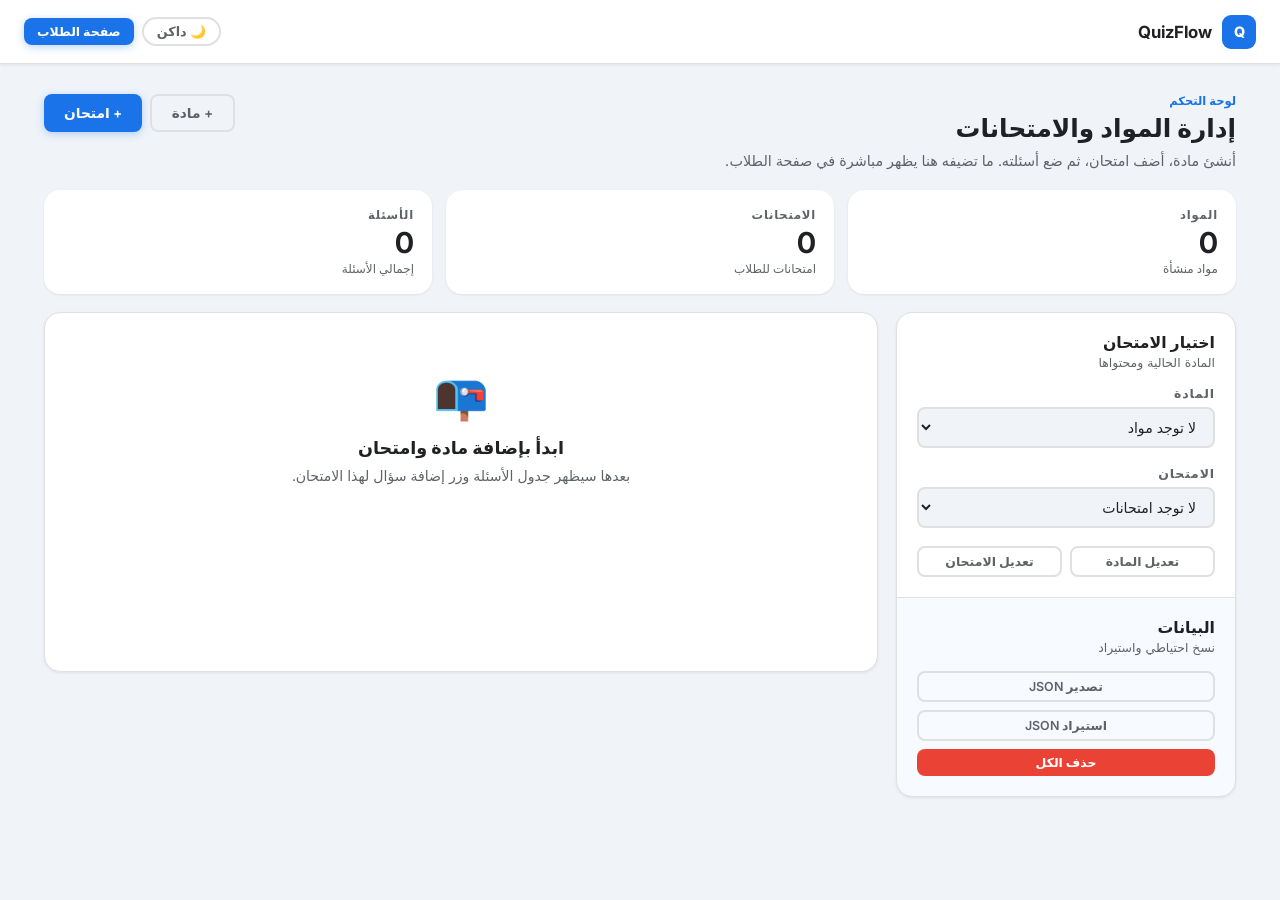
==== commit 9d2ee208: "Enhance admin layout and functionality Refactor admin layout with polished main section and improved" ====
--- a/admin.html
+++ b/admin.html
@@ -19,100 +19,109 @@
     </div>
   </header>
 
-  <div class="admin-layout">
-    <nav class="sidebar">
-      <div class="sidebar-section">الإدارة</div>
-      <ul class="sidebar-nav">
-        <li><a href="#" class="active">المواد والامتحانات</a></li>
-      </ul>
-      <div class="sidebar-section">البيانات</div>
-      <ul class="sidebar-nav">
-        <li><button id="btn-export">تصدير JSON</button></li>
-        <li><button id="btn-import">استيراد JSON</button></li>
-        <li><button id="btn-clear-all">حذف الكل</button></li>
-      </ul>
-      <div class="sidebar-section">روابط</div>
-      <ul class="sidebar-nav">
-        <li><a href="index.html">صفحة الطلاب</a></li>
-      </ul>
-    </nav>
+  <main class="admin-main admin-main-polished">
+    <section class="admin-hero">
+      <div>
+        <span class="admin-kicker">لوحة التحكم</span>
+        <h2>إدارة المواد والامتحانات</h2>
+        <p class="page-subtitle">أنشئ مادة، أضف امتحان، ثم ضع أسئلته. ما تضيفه هنا يظهر مباشرة في صفحة الطلاب.</p>
+      </div>
+      <div class="admin-hero-actions">
+        <button class="btn btn-ghost" id="btn-add-subject">+ مادة</button>
+        <button class="btn btn-primary" id="btn-add-quiz">+ امتحان</button>
+      </div>
+    </section>
 
-    <main class="admin-main">
-      <div style="display:flex;align-items:flex-start;justify-content:space-between;gap:16px;flex-wrap:wrap;margin-bottom:24px">
-        <div>
-          <h2>لوحة الامتحانات</h2>
-          <p class="page-subtitle">أنشئ مادة، أضف امتحان، ثم ضع أسئلته. ما تضيفه هنا يظهر مباشرة في صفحة الطلاب.</p>
-        </div>
-        <div style="display:flex;gap:8px;flex-wrap:wrap">
-          <button class="btn btn-ghost" id="btn-add-subject">+ مادة</button>
-          <button class="btn btn-primary" id="btn-add-quiz">+ امتحان</button>
-        </div>
+    <section class="stats-grid admin-stats">
+      <div class="stat-card">
+        <div class="sc-label">المواد</div>
+        <div class="sc-value" id="stat-subjects">0</div>
+        <div class="sc-sub">مواد منشأة</div>
       </div>
+      <div class="stat-card">
+        <div class="sc-label">الامتحانات</div>
+        <div class="sc-value" id="stat-quizzes">0</div>
+        <div class="sc-sub">امتحانات للطلاب</div>
+      </div>
+      <div class="stat-card">
+        <div class="sc-label">الأسئلة</div>
+        <div class="sc-value" id="stat-questions">0</div>
+        <div class="sc-sub">إجمالي الأسئلة</div>
+      </div>
+    </section>
 
-      <div class="stats-grid">
-        <div class="stat-card">
-          <div class="sc-label">المواد</div>
-          <div class="sc-value" id="stat-subjects">0</div>
-          <div class="sc-sub">مواد منشأة</div>
-        </div>
-        <div class="stat-card">
-          <div class="sc-label">الامتحانات</div>
-          <div class="sc-value" id="stat-quizzes">0</div>
-          <div class="sc-sub">امتحانات للطلاب</div>
-        </div>
-        <div class="stat-card">
-          <div class="sc-label">الأسئلة</div>
-          <div class="sc-value" id="stat-questions">0</div>
-          <div class="sc-sub">إجمالي الأسئلة</div>
-        </div>
-      </div>
+    <section class="admin-workspace">
+      <aside class="admin-control-panel">
+        <div class="panel-section">
+          <div class="panel-heading">
+            <h3>اختيار الامتحان</h3>
+            <span>المادة الحالية ومحتواها</span>
+          </div>
 
-      <div class="form-card">
-        <div style="display:grid;grid-template-columns:repeat(auto-fit,minmax(220px,1fr));gap:14px;align-items:end">
-          <div class="form-group" style="margin-bottom:0">
+          <div class="form-group">
             <label class="form-label" for="subject-select">المادة</label>
             <select class="form-control" id="subject-select"></select>
           </div>
-          <div class="form-group" style="margin-bottom:0">
+
+          <div class="form-group">
             <label class="form-label" for="quiz-select">الامتحان</label>
             <select class="form-control" id="quiz-select"></select>
           </div>
-          <div style="display:flex;gap:8px;flex-wrap:wrap">
+
+          <div class="panel-actions-grid">
             <button class="btn btn-ghost btn-sm" id="btn-edit-subject">تعديل المادة</button>
             <button class="btn btn-ghost btn-sm" id="btn-edit-quiz">تعديل الامتحان</button>
           </div>
         </div>
-      </div>
 
-      <div id="empty-state" class="empty-state" style="display:none">
-        <div class="es-icon">📭</div>
-        <h3>ابدأ بإضافة مادة وامتحان</h3>
-        <p>بعدها سيظهر زر إضافة الأسئلة لهذا الامتحان.</p>
-      </div>
+        <div class="panel-section panel-section-muted">
+          <div class="panel-heading">
+            <h3>البيانات</h3>
+            <span>نسخ احتياطي واستيراد</span>
+          </div>
+          <div class="panel-actions-stack">
+            <button class="btn btn-ghost btn-sm" id="btn-export">تصدير JSON</button>
+            <button class="btn btn-ghost btn-sm" id="btn-import">استيراد JSON</button>
+            <button class="btn btn-danger btn-sm" id="btn-clear-all">حذف الكل</button>
+          </div>
+        </div>
+      </aside>
 
-      <div id="question-panel" style="display:none">
-        <div style="display:flex;align-items:center;justify-content:space-between;gap:12px;flex-wrap:wrap;margin-bottom:14px">
-          <h3 id="current-title" style="font-size:1.05rem"></h3>
-          <button class="btn btn-primary" id="btn-open-question-modal">+ سؤال</button>
+      <section class="admin-question-area">
+        <div id="empty-state" class="empty-state admin-empty" style="display:none">
+          <div class="es-icon">📭</div>
+          <h3>ابدأ بإضافة مادة وامتحان</h3>
+          <p>بعدها سيظهر جدول الأسئلة وزر إضافة سؤال لهذا الامتحان.</p>
         </div>
-        <div id="q-table-wrap" class="q-table-wrap">
-          <table>
-            <thead>
-              <tr>
-                <th>#</th>
-                <th>السؤال</th>
-                <th>النوع</th>
-                <th>الخيارات</th>
-                <th>الصحيح</th>
-                <th>إجراءات</th>
-              </tr>
-            </thead>
-            <tbody id="q-table-body"></tbody>
-          </table>
+
+        <div id="question-panel" class="question-panel-card" style="display:none">
+          <div class="question-panel-header">
+            <div>
+              <span class="admin-kicker">الأسئلة</span>
+              <h3 id="current-title"></h3>
+            </div>
+            <button class="btn btn-primary" id="btn-open-question-modal">+ سؤال</button>
+          </div>
+
+          <div id="q-table-wrap" class="q-table-wrap admin-table-wrap">
+            <table>
+              <thead>
+                <tr>
+                  <th>#</th>
+                  <th>السؤال</th>
+                  <th>النوع</th>
+                  <th>الخيارات</th>
+                  <th>الصحيح</th>
+                  <th>إجراءات</th>
+                </tr>
+              </thead>
+              <tbody id="q-table-body"></tbody>
+            </table>
+          </div>
         </div>
-      </div>
-    </main>
-  </div>
+      </section>
+    </section>
+  </main>
 </div>
 
 <div id="question-modal" class="modal-backdrop" style="display:none">
--- a/style.css
+++ b/style.css
@@ -503,3 +503,147 @@
   th, td { padding: 9px 12px; }
 }
 @media (prefers-reduced-motion: reduce) { *, .question-slide { animation: none !important; transition: none !important; } }
+
+/* Polished admin dashboard */
+.table-actions { display: flex; gap: 6px; justify-content: flex-end; flex-wrap: wrap; }
+.admin-main-polished {
+  width: 100%;
+  max-width: 1240px;
+  margin: 0 auto;
+  padding: 30px 24px 42px;
+}
+.admin-hero {
+  display: flex;
+  align-items: flex-start;
+  justify-content: space-between;
+  gap: 18px;
+  margin-bottom: 18px;
+}
+.admin-kicker {
+  display: block;
+  font-size: .72rem;
+  font-weight: 800;
+  color: var(--accent);
+  margin-bottom: 5px;
+}
+.admin-hero h2 {
+  font-size: 1.55rem;
+  margin-bottom: 6px;
+}
+.admin-hero .page-subtitle {
+  max-width: 680px;
+  color: var(--text-muted);
+  font-size: .9rem;
+  line-height: 1.6;
+}
+.admin-hero-actions {
+  display: flex;
+  gap: 8px;
+  flex-wrap: wrap;
+  justify-content: flex-end;
+}
+.admin-stats {
+  grid-template-columns: repeat(3, minmax(0, 1fr));
+  margin-bottom: 18px;
+}
+.admin-workspace {
+  display: grid;
+  grid-template-columns: minmax(280px, 340px) minmax(0, 1fr);
+  gap: 18px;
+  align-items: start;
+}
+.admin-control-panel,
+.question-panel-card,
+.admin-empty {
+  background: var(--surface);
+  border: 1px solid var(--border);
+  border-radius: var(--radius);
+  box-shadow: var(--shadow-sm);
+}
+.admin-control-panel {
+  position: sticky;
+  top: 82px;
+  overflow: hidden;
+}
+.panel-section {
+  padding: 20px;
+  border-bottom: 1px solid var(--border);
+}
+.panel-section:last-child { border-bottom: 0; }
+.panel-section-muted { background: rgba(26, 115, 232, .035); }
+[data-theme="dark"] .panel-section-muted { background: rgba(26, 115, 232, .08); }
+.panel-heading { margin-bottom: 16px; }
+.panel-heading h3 {
+  font-size: .98rem;
+  font-weight: 700;
+  margin-bottom: 3px;
+}
+.panel-heading span {
+  display: block;
+  color: var(--text-muted);
+  font-size: .78rem;
+}
+.panel-actions-grid {
+  display: grid;
+  grid-template-columns: 1fr 1fr;
+  gap: 8px;
+}
+.panel-actions-stack {
+  display: grid;
+  gap: 8px;
+}
+.panel-actions-stack .btn,
+.panel-actions-grid .btn {
+  justify-content: center;
+  width: 100%;
+}
+.admin-question-area { min-width: 0; }
+.question-panel-card { overflow: hidden; }
+.question-panel-header {
+  display: flex;
+  align-items: center;
+  justify-content: space-between;
+  gap: 14px;
+  padding: 20px 22px;
+  border-bottom: 1px solid var(--border);
+}
+.question-panel-header h3 {
+  font-size: 1.05rem;
+  font-weight: 700;
+  line-height: 1.4;
+}
+.admin-table-wrap {
+  width: 100%;
+  overflow-x: auto;
+}
+.admin-table-wrap td:first-child,
+.admin-table-wrap th:first-child {
+  width: 46px;
+  color: var(--text-muted);
+}
+.admin-empty {
+  min-height: 360px;
+  display: flex;
+  flex-direction: column;
+  justify-content: center;
+}
+
+@media (max-width: 680px) {
+  .admin-main-polished { padding: 18px 14px 30px; }
+  .admin-hero,
+  .question-panel-header {
+    align-items: stretch;
+    flex-direction: column;
+  }
+  .admin-hero-actions { justify-content: stretch; }
+  .admin-hero-actions .btn { flex: 1; justify-content: center; }
+  .admin-stats { grid-template-columns: 1fr; }
+  .admin-workspace { grid-template-columns: 1fr; }
+  .admin-control-panel { position: static; }
+  .panel-actions-grid { grid-template-columns: 1fr; }
+}
+
+@media (min-width: 681px) and (max-width: 980px) {
+  .admin-workspace { grid-template-columns: 1fr; }
+  .admin-control-panel { position: static; }
+}
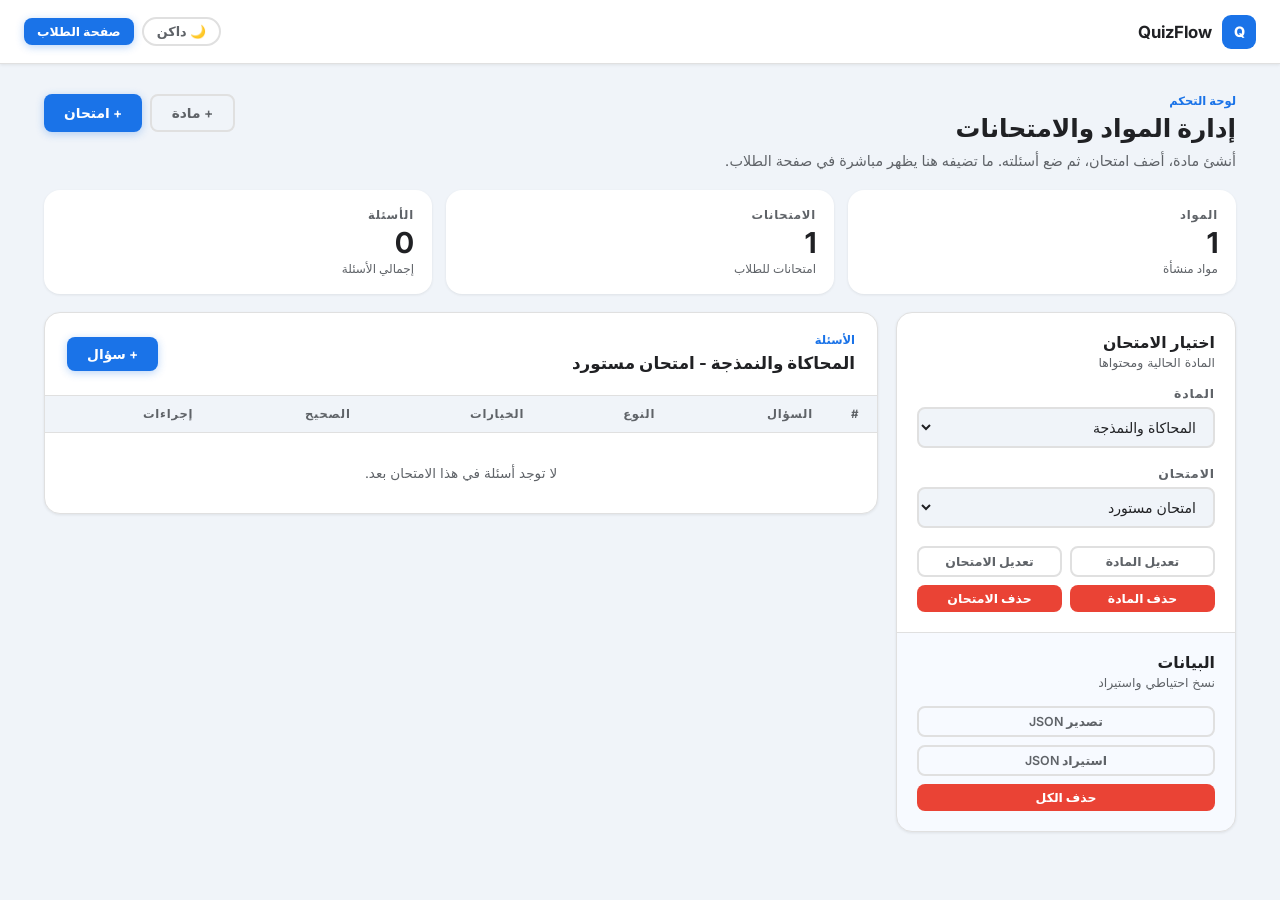
==== commit 0843b3a5: "Add files via upload" ====
--- a/admin.html
+++ b/admin.html
@@ -71,6 +71,8 @@
           <div class="panel-actions-grid">
             <button class="btn btn-ghost btn-sm" id="btn-edit-subject">تعديل المادة</button>
             <button class="btn btn-ghost btn-sm" id="btn-edit-quiz">تعديل الامتحان</button>
+            <button class="btn btn-danger btn-sm" id="btn-delete-subject">حذف المادة</button>
+            <button class="btn btn-danger btn-sm" id="btn-delete-quiz">حذف الامتحان</button>
           </div>
         </div>
 
--- a/style.css
+++ b/style.css
@@ -1,507 +1,507 @@
-/* ============================================================
-   QuizFlow v2 — style.css
-   ============================================================ */
-
-@import url('https://fonts.googleapis.com/css2?family=Inter:wght@300;400;500;600;700&display=swap');
-
-*, *::before, *::after { box-sizing: border-box; margin: 0; padding: 0; }
-
-:root {
-  --bg:           #F0F4F9;
-  --surface:      #FFFFFF;
-  --border:       #E0E0E0;
-  --text-primary: #202124;
-  --text-muted:   #5F6368;
-  --accent:       #1A73E8;
-  --accent-dark:  #1557B0;
-  --accent-light: #E8F0FE;
-  --correct:      #34A853;
-  --correct-bg:   #E6F4EA;
-  --wrong:        #EA4335;
-  --wrong-bg:     #FCE8E6;
-  --partial:      #F9AB00;
-  --partial-bg:   #FEF7E0;
-  --shadow-sm:    0 1px 3px rgba(0,0,0,.08);
-  --shadow-md:    0 4px 16px rgba(0,0,0,.10);
-  --shadow-lg:    0 8px 32px rgba(0,0,0,.12);
-  --radius:       16px;
-  --radius-sm:    8px;
-  --tr:           0.2s ease;
-  --font:         'Inter', system-ui, sans-serif;
-}
-
-[data-theme="dark"] {
-  --bg:           #0F1117;
-  --surface:      #1C1F26;
-  --border:       #2D3139;
-  --text-primary: #E8EAED;
-  --text-muted:   #9AA0A6;
-  --accent-light: #1A2E4A;
-  --correct-bg:   #1A3327;
-  --wrong-bg:     #331A1A;
-  --partial-bg:   #332B00;
-  --shadow-sm:    0 1px 3px rgba(0,0,0,.4);
-  --shadow-md:    0 4px 16px rgba(0,0,0,.5);
-  --shadow-lg:    0 8px 32px rgba(0,0,0,.6);
-}
-
-html { font-size: 16px; }
-body {
-  font-family: var(--font);
-  background: var(--bg);
-  color: var(--text-primary);
-  min-height: 100vh;
-  transition: background var(--tr), color var(--tr);
-  direction: rtl;
-}
-
-/* ── Top Bar ──────────────────────────────────────────────── */
-.top-bar {
-  position: sticky; top: 0; z-index: 100;
-  background: var(--surface);
-  border-bottom: 1px solid var(--border);
-  box-shadow: var(--shadow-sm);
-  padding: 0 24px; height: 64px;
-  display: flex; align-items: center; justify-content: space-between; gap: 16px;
-  transition: background var(--tr), border-color var(--tr);
-}
-.top-bar-brand {
-  display: flex; align-items: center; gap: 10px;
-  font-weight: 700; font-size: 1.05rem;
-  color: var(--text-primary); text-decoration: none;
-}
-.brand-icon {
-  width: 34px; height: 34px;
-  background: var(--accent); border-radius: 9px;
-  display: flex; align-items: center; justify-content: center;
-  color: #fff; font-weight: 800; font-size: .9rem; flex-shrink: 0;
-}
-.top-bar-actions { display: flex; align-items: center; gap: 8px; }
-
-/* Breadcrumb */
-.breadcrumb {
-  display: flex; align-items: center; gap: 6px;
-  font-size: .82rem; color: var(--text-muted); flex-wrap: wrap;
-}
-.breadcrumb a { color: var(--accent); text-decoration: none; }
-.breadcrumb a:hover { text-decoration: underline; }
-.breadcrumb .sep { color: var(--border); }
-
-/* ── Layout ───────────────────────────────────────────────── */
-.main-content {
-  padding: 40px 16px;
-  display: flex; flex-direction: column; align-items: center; gap: 20px;
-  min-height: calc(100vh - 64px);
-}
-.container { width: 100%; max-width: 720px; }
-.container-wide { width: 100%; max-width: 1000px; }
-
-/* ── Progress Bar ─────────────────────────────────────────── */
-.progress-wrap {
-  width: 100%; background: var(--border);
-  border-radius: 99px; height: 5px; overflow: hidden;
-}
-.progress-fill {
-  height: 100%; border-radius: 99px;
-  background: linear-gradient(90deg, var(--accent), #4FACFE);
-  transition: width .5s cubic-bezier(.4,0,.2,1);
-}
-
-/* ── Cards ────────────────────────────────────────────────── */
-.card {
-  background: var(--surface); border-radius: var(--radius);
-  box-shadow: var(--shadow-md); overflow: hidden;
-  transition: background var(--tr), box-shadow var(--tr);
-}
-.card:hover { box-shadow: var(--shadow-lg); }
-.card-flat { box-shadow: var(--shadow-sm); }
-.card-flat:hover { box-shadow: var(--shadow-md); }
-
-/* Subject card on home page */
-.subject-card {
-  display: flex; align-items: center; justify-content: space-between;
-  padding: 22px 24px; gap: 16px; cursor: pointer;
-  text-decoration: none; color: inherit;
-  border: 2px solid transparent;
-  transition: border-color var(--tr), transform .15s ease, box-shadow var(--tr), background var(--tr);
-}
-.subject-card:hover {
-  border-color: var(--accent); background: var(--accent-light);
-  transform: translateY(-2px);
-}
-.subject-card .s-icon {
-  width: 48px; height: 48px; border-radius: 12px;
-  background: var(--accent-light); color: var(--accent);
-  display: flex; align-items: center; justify-content: center;
-  font-size: 1.4rem; flex-shrink: 0;
-}
-.subject-card .s-info { flex: 1; }
-.subject-card .s-name { font-size: 1rem; font-weight: 700; margin-bottom: 3px; }
-.subject-card .s-meta { font-size: .8rem; color: var(--text-muted); }
-.subject-card .s-arrow { color: var(--text-muted); font-size: 1.1rem; }
-
-/* Quiz card on subject page */
-.quiz-card {
-  display: flex; align-items: center; justify-content: space-between;
-  padding: 20px 24px; gap: 16px; cursor: pointer;
-  text-decoration: none; color: inherit;
-  border: 2px solid transparent;
-  transition: border-color var(--tr), transform .15s ease, background var(--tr);
-}
-.quiz-card:hover {
-  border-color: var(--accent); background: var(--accent-light);
-  transform: translateY(-2px);
-}
-.quiz-card .q-num {
-  width: 40px; height: 40px; border-radius: 10px;
-  background: var(--accent); color: #fff;
-  display: flex; align-items: center; justify-content: center;
-  font-weight: 700; font-size: .9rem; flex-shrink: 0;
-}
-.quiz-card .q-info { flex: 1; }
-.quiz-card .q-title { font-size: .95rem; font-weight: 600; margin-bottom: 3px; }
-.quiz-card .q-meta  { font-size: .78rem; color: var(--text-muted); }
-
-/* ── Section headers ──────────────────────────────────────── */
-.section-header {
-  display: flex; align-items: center; justify-content: space-between;
-  margin-bottom: 16px; gap: 12px; flex-wrap: wrap;
-}
-.section-title { font-size: 1.3rem; font-weight: 700; }
-.section-sub   { color: var(--text-muted); font-size: .85rem; margin-top: 3px; }
-
-/* ── Exam: Question Card ──────────────────────────────────── */
-.q-card-header {
-  border-right: 5px solid var(--accent);
-  padding: 24px 28px;
-}
-.q-card-header .q-type-badge {
-  font-size: .72rem; font-weight: 700; text-transform: uppercase;
-  letter-spacing: .08em; color: var(--accent); margin-bottom: 10px;
-}
-.q-card-header h2 { font-size: 1.15rem; font-weight: 600; line-height: 1.5; }
-.multi-hint {
-  font-size: .78rem; color: var(--partial); font-weight: 600;
-  margin-top: 6px; display: flex; align-items: center; gap: 5px;
-}
-
-.q-card-body { padding: 6px 28px 24px; }
-.q-card-footer {
-  padding: 14px 28px 22px;
-  display: flex; align-items: center; justify-content: space-between; gap: 12px;
-}
-.q-counter { font-size: .82rem; color: var(--text-muted); font-weight: 500; }
-
-/* ── Options ──────────────────────────────────────────────── */
-.options-list { list-style: none; display: flex; flex-direction: column; gap: 9px; margin-top: 4px; }
-
-.option-item {
-  display: flex; align-items: center; gap: 13px;
-  padding: 13px 16px;
-  border: 2px solid var(--border); border-radius: var(--radius-sm);
-  cursor: pointer; user-select: none;
-  transition: border-color var(--tr), background var(--tr), transform .12s ease;
-}
-.option-item:hover:not(.locked) {
-  border-color: var(--accent); background: var(--accent-light);
-  transform: translateX(-3px);
-}
-.option-item.locked { cursor: default; }
-
-/* Radio / Checkbox indicator */
-.opt-indicator {
-  width: 20px; height: 20px; flex-shrink: 0;
-  border: 2px solid var(--border); border-radius: 50%;
-  display: flex; align-items: center; justify-content: center;
-  transition: border-color var(--tr), background var(--tr);
-  font-size: .7rem; color: transparent;
-}
-.opt-indicator.checkbox { border-radius: 5px; }
-
-.option-item.selected   .opt-indicator { border-color: var(--accent); }
-.option-item.selected   .opt-indicator::after { content:''; width:10px; height:10px; border-radius:50%; background:var(--accent); display:block; }
-.option-item.selected.checkbox-mode .opt-indicator::after { display:none; }
-.option-item.selected.checkbox-mode .opt-indicator { background: var(--accent); border-color: var(--accent); color: #fff; font-size: .85rem; }
-.option-item.selected.checkbox-mode .opt-indicator::before { content: '✓'; }
-
-.option-item.correct { border-color: var(--correct); background: var(--correct-bg); }
-.option-item.correct .opt-indicator { background: var(--correct); border-color: var(--correct); color: #fff; }
-.option-item.correct .opt-indicator::before { content: '✓'; font-size: .85rem; }
-.option-item.correct .opt-indicator::after  { display: none; }
-
-.option-item.wrong   { border-color: var(--wrong); background: var(--wrong-bg); }
-.option-item.wrong   .opt-indicator { background: var(--wrong); border-color: var(--wrong); color: #fff; }
-.option-item.wrong   .opt-indicator::before { content: '✗'; font-size: .85rem; }
-.option-item.wrong   .opt-indicator::after  { display: none; }
-
-.option-item.missed  { border-color: var(--correct); background: var(--correct-bg); opacity: .75; }
-.option-item.missed  .opt-indicator { background: var(--correct); border-color: var(--correct); color: #fff; }
-.option-item.missed  .opt-indicator::before { content: '✓'; font-size: .85rem; }
-.option-item.missed  .opt-indicator::after  { display: none; }
-
-.opt-label { font-size: .92rem; font-weight: 500; flex: 1; }
-
-.opt-badge {
-  font-size: .7rem; font-weight: 700; padding: 2px 8px;
-  border-radius: 99px; flex-shrink: 0;
-}
-.opt-badge.correct-b { background: var(--correct); color: #fff; }
-.opt-badge.wrong-b   { background: var(--wrong);   color: #fff; }
-.opt-badge.missed-b  { background: var(--correct); color: #fff; }
-
-/* ── Feedback box ─────────────────────────────────────────── */
-.feedback-box {
-  margin-top: 14px; padding: 11px 15px;
-  border-radius: var(--radius-sm);
-  font-size: .86rem; font-weight: 500;
-  display: flex; align-items: flex-start; gap: 8px;
-  animation: fadeUp .2s ease;
-}
-.feedback-box.fb-correct  { background: var(--correct-bg); color: var(--correct);  border: 1px solid var(--correct); }
-.feedback-box.fb-wrong    { background: var(--wrong-bg);   color: var(--wrong);    border: 1px solid var(--wrong); }
-.feedback-box.fb-partial  { background: var(--partial-bg); color: var(--partial);  border: 1px solid var(--partial); }
-
-/* ── Results ──────────────────────────────────────────────── */
-.result-hero { text-align: center; padding: 40px 28px 24px; }
-.score-ring {
-  width: 130px; height: 130px; border-radius: 50%;
-  margin: 0 auto 22px;
-  display: flex; align-items: center; justify-content: center;
-  background: conic-gradient(var(--accent) calc(var(--pct) * 1%), var(--border) 0);
-  position: relative;
-}
-.score-ring::before {
-  content: ''; position: absolute; inset: 12px;
-  border-radius: 50%; background: var(--surface);
-}
-.score-inner { position: relative; z-index: 1; text-align: center; }
-.score-inner .sn { font-size: 2rem; font-weight: 700; line-height: 1; }
-.score-inner .sd { font-size: .78rem; color: var(--text-muted); }
-.result-title    { font-size: 1.5rem; font-weight: 700; margin-bottom: 5px; }
-.result-subtitle { color: var(--text-muted); font-size: .9rem; margin-bottom: 22px; }
-.result-stats {
-  display: flex; gap: 10px; justify-content: center; flex-wrap: wrap; margin-bottom: 24px;
-}
-.stat-pill {
-  padding: 8px 16px; border-radius: 99px;
-  font-size: .82rem; font-weight: 600;
-  display: flex; align-items: center; gap: 6px;
-}
-.stat-pill.sp-correct { background: var(--correct-bg); color: var(--correct); }
-.stat-pill.sp-wrong   { background: var(--wrong-bg);   color: var(--wrong); }
-.stat-pill.sp-partial { background: var(--partial-bg); color: var(--partial); }
-.stat-pill.sp-total   { background: var(--accent-light); color: var(--accent); }
-
-.breakdown { padding: 0 28px 28px; }
-.breakdown-title {
-  font-size: .75rem; font-weight: 700; text-transform: uppercase;
-  letter-spacing: .07em; color: var(--text-muted); margin-bottom: 12px;
-}
-.breakdown-item {
-  padding: 11px 14px; border-radius: var(--radius-sm);
-  border: 1px solid var(--border);
-  border-right: 4px solid var(--border);
-  margin-bottom: 8px; font-size: .85rem;
-  display: flex; align-items: flex-start; gap: 9px;
-}
-.breakdown-item.bi-c { border-right-color: var(--correct); }
-.breakdown-item.bi-w { border-right-color: var(--wrong); }
-.breakdown-item.bi-p { border-right-color: var(--partial); }
-.bi-q { font-weight: 600; color: var(--text-primary); margin-bottom: 3px; }
-.bi-a { color: var(--text-muted); font-size: .78rem; }
-
-/* ── Buttons ──────────────────────────────────────────────── */
-.btn {
-  display: inline-flex; align-items: center; gap: 6px;
-  padding: 9px 20px; border-radius: var(--radius-sm);
-  font-family: var(--font); font-size: .86rem; font-weight: 600;
-  cursor: pointer; border: none; text-decoration: none;
-  transition: background var(--tr), color var(--tr), box-shadow var(--tr), transform .1s;
-}
-.btn:active { transform: scale(.97); }
-.btn:disabled { opacity: .45; cursor: not-allowed; transform: none; }
-
-.btn-primary  { background: var(--accent); color: #fff; box-shadow: 0 2px 8px rgba(26,115,232,.3); }
-.btn-primary:hover  { background: var(--accent-dark); }
-.btn-ghost    { background: transparent; color: var(--text-muted); border: 2px solid var(--border); }
-.btn-ghost:hover    { background: var(--bg); color: var(--text-primary); }
-.btn-danger   { background: var(--wrong); color: #fff; }
-.btn-danger:hover   { background: #c62828; }
-.btn-success  { background: var(--correct); color: #fff; }
-.btn-sm  { padding: 6px 13px; font-size: .78rem; }
-.btn-lg  { padding: 12px 28px; font-size: .95rem; }
-.btn-icon { padding: 7px; border-radius: 50%; width: 36px; height: 36px; justify-content: center; }
-
-.theme-toggle {
-  background: transparent; border: 2px solid var(--border);
-  border-radius: 99px; padding: 5px 13px;
-  font-family: var(--font); font-size: .8rem; font-weight: 600;
-  cursor: pointer; color: var(--text-muted);
-  display: flex; align-items: center; gap: 5px;
-  transition: all var(--tr);
-}
-.theme-toggle:hover { border-color: var(--accent); color: var(--accent); background: var(--accent-light); }
-
-/* ── Admin Layout ─────────────────────────────────────────── */
-.admin-wrap { display: flex; min-height: calc(100vh - 64px); }
-
-.sidebar {
-  width: 220px; flex-shrink: 0;
-  background: var(--surface); border-left: 1px solid var(--border);
-  padding: 20px 0; transition: background var(--tr), border-color var(--tr);
-}
-.sidebar-section {
-  font-size: .68rem; font-weight: 700; text-transform: uppercase;
-  letter-spacing: .1em; color: var(--text-muted);
-  padding: 14px 20px 5px;
-}
-.sidebar-nav { list-style: none; }
-.sidebar-nav li a, .sidebar-nav li button {
-  display: flex; align-items: center; gap: 9px;
-  padding: 9px 20px; font-size: .87rem; font-weight: 500;
-  color: var(--text-muted); text-decoration: none;
-  border: none; background: none; width: 100%;
-  cursor: pointer; font-family: var(--font);
-  transition: color var(--tr), background var(--tr);
-}
-.sidebar-nav li a:hover, .sidebar-nav li button:hover,
-.sidebar-nav li a.active { color: var(--accent); background: var(--accent-light); }
-
-.admin-main { flex: 1; padding: 28px 28px; overflow: auto; }
-.admin-main h2 { font-size: 1.3rem; font-weight: 700; margin-bottom: 3px; }
-.page-sub { color: var(--text-muted); font-size: .85rem; margin-bottom: 24px; }
-
-/* ── Stats ────────────────────────────────────────────────── */
-.stats-grid {
-  display: grid; grid-template-columns: repeat(auto-fill, minmax(140px, 1fr));
-  gap: 14px; margin-bottom: 24px;
-}
-.stat-card {
-  background: var(--surface); border-radius: var(--radius);
-  box-shadow: var(--shadow-sm); padding: 18px;
-  transition: box-shadow var(--tr), background var(--tr);
-}
-.stat-card:hover { box-shadow: var(--shadow-md); }
-.sc-label { font-size: .72rem; font-weight: 700; text-transform: uppercase; letter-spacing: .07em; color: var(--text-muted); margin-bottom: 7px; }
-.sc-value { font-size: 1.8rem; font-weight: 700; line-height: 1; }
-.sc-sub   { font-size: .75rem; color: var(--text-muted); margin-top: 3px; }
-
-/* ── Form ─────────────────────────────────────────────────── */
-.form-card { background: var(--surface); border-radius: var(--radius); box-shadow: var(--shadow-md); padding: 28px; margin-bottom: 24px; }
-.form-group { margin-bottom: 18px; }
-.form-label { display: block; font-size: .78rem; font-weight: 700; text-transform: uppercase; letter-spacing: .07em; color: var(--text-muted); margin-bottom: 6px; }
-.form-control {
-  width: 100%; padding: 9px 13px;
-  border: 2px solid var(--border); border-radius: var(--radius-sm);
-  font-family: var(--font); font-size: .88rem;
-  color: var(--text-primary); background: var(--bg);
-  transition: border-color var(--tr), background var(--tr); outline: none;
-}
-.form-control:focus { border-color: var(--accent); background: var(--surface); }
-textarea.form-control { resize: vertical; min-height: 75px; }
-select.form-control { cursor: pointer; }
-
-/* Answer builder */
-.answer-list { display: flex; flex-direction: column; gap: 8px; margin-bottom: 10px; }
-.answer-row {
-  display: flex; align-items: center; gap: 9px;
-  padding: 9px 13px; border: 2px solid var(--border); border-radius: var(--radius-sm);
-  background: var(--bg); transition: border-color var(--tr);
-}
-.answer-row.is-correct { border-color: var(--correct); background: var(--correct-bg); }
-.answer-row input[type="text"] {
-  flex: 1; border: none; background: transparent;
-  font-family: var(--font); font-size: .88rem; color: var(--text-primary); outline: none;
-}
-.answer-correct-check { accent-color: var(--correct); cursor: pointer; width: 16px; height: 16px; flex-shrink: 0; }
-.answer-correct-label { font-size: .75rem; font-weight: 600; color: var(--text-muted); flex-shrink: 0; white-space: nowrap; }
-.answer-remove { background: none; border: none; color: var(--wrong); cursor: pointer; padding: 3px; border-radius: 4px; font-size: .95rem; transition: background var(--tr); flex-shrink: 0; }
-.answer-remove:hover { background: var(--wrong-bg); }
-
-/* ── Table ────────────────────────────────────────────────── */
-.table-wrap { background: var(--surface); border-radius: var(--radius); box-shadow: var(--shadow-md); overflow: hidden; }
-.table-header { padding: 16px 20px; display: flex; align-items: center; justify-content: space-between; border-bottom: 1px solid var(--border); gap: 10px; flex-wrap: wrap; }
-.table-header h3 { font-size: .95rem; font-weight: 700; }
-.table-search { padding: 6px 12px; border: 2px solid var(--border); border-radius: var(--radius-sm); font-family: var(--font); font-size: .82rem; background: var(--bg); color: var(--text-primary); outline: none; width: 200px; transition: border-color var(--tr); }
-.table-search:focus { border-color: var(--accent); }
-table { width: 100%; border-collapse: collapse; font-size: .85rem; }
-thead tr { background: var(--bg); }
-th, td { padding: 11px 18px; text-align: right; border-bottom: 1px solid var(--border); }
-th { font-size: .72rem; font-weight: 700; text-transform: uppercase; letter-spacing: .07em; color: var(--text-muted); }
-tr:last-child td { border-bottom: none; }
-tbody tr:hover { background: var(--bg); }
-.tbl-actions { display: flex; gap: 5px; justify-content: flex-end; }
-
-/* Type badges */
-.type-badge { display: inline-block; padding: 2px 9px; border-radius: 99px; font-size: .7rem; font-weight: 700; }
-.type-badge.mcq   { background: var(--accent-light); color: var(--accent); }
-.type-badge.tf    { background: #FFF3E0; color: #E65100; }
-.type-badge.multi { background: #F3E5F5; color: #7B1FA2; }
-[data-theme="dark"] .type-badge.tf    { background: #3A2A10; color: #FFB74D; }
-[data-theme="dark"] .type-badge.multi { background: #2A1A3A; color: #CE93D8; }
-
-/* ── Modal ────────────────────────────────────────────────── */
-.modal-backdrop {
-  position: fixed; inset: 0; background: rgba(0,0,0,.5);
-  z-index: 1000; display: flex; align-items: center; justify-content: center; padding: 16px;
-  animation: fadeIn .2s ease;
-}
-.modal {
-  background: var(--surface); border-radius: var(--radius);
-  box-shadow: var(--shadow-lg); padding: 28px;
-  width: 100%; max-width: 580px; max-height: 90vh; overflow-y: auto;
-  animation: modalIn .25s cubic-bezier(.4,0,.2,1);
-}
-.modal-header { display: flex; align-items: center; justify-content: space-between; margin-bottom: 20px; }
-.modal-header h3 { font-size: 1.05rem; font-weight: 700; }
-.modal-close { background: none; border: none; cursor: pointer; color: var(--text-muted); font-size: 1.1rem; padding: 4px; border-radius: 4px; transition: background var(--tr); }
-.modal-close:hover { background: var(--bg); }
-.modal-footer { display: flex; justify-content: flex-end; gap: 9px; margin-top: 20px; }
-
-/* ── Empty State ──────────────────────────────────────────── */
-.empty-state { text-align: center; padding: 56px 24px; }
-.empty-state .es-icon { font-size: 2.8rem; margin-bottom: 14px; }
-.empty-state h3 { font-size: 1.1rem; font-weight: 600; margin-bottom: 7px; }
-.empty-state p  { color: var(--text-muted); font-size: .88rem; line-height: 1.6; }
-
-/* ── Toast ────────────────────────────────────────────────── */
-#toast-container { position: fixed; bottom: 20px; left: 20px; display: flex; flex-direction: column; gap: 7px; z-index: 9999; }
-.toast {
-  display: flex; align-items: center; gap: 8px;
-  background: var(--surface); border: 1px solid var(--border);
-  border-right: 4px solid var(--accent);
-  border-radius: var(--radius-sm); padding: 11px 16px;
-  font-size: .85rem; font-weight: 500;
-  box-shadow: var(--shadow-lg); min-width: 220px; max-width: 320px;
-  animation: toastIn .3s ease; color: var(--text-primary);
-}
-.toast.success { border-right-color: var(--correct); }
-.toast.error   { border-right-color: var(--wrong); }
-
-/* Slide animation */
-.slide-in-right { animation: slideInRight .32s cubic-bezier(.4,0,.2,1) both; }
-.slide-in-left  { animation: slideInLeft  .32s cubic-bezier(.4,0,.2,1) both; }
-
-/* ── Keyframes ────────────────────────────────────────────── */
-@keyframes slideInRight { from { opacity:0; transform:translateX(50px); } to { opacity:1; transform:translateX(0); } }
-@keyframes slideInLeft  { from { opacity:0; transform:translateX(-50px); } to { opacity:1; transform:translateX(0); } }
-@keyframes fadeUp   { from { opacity:0; transform:translateY(6px); } to { opacity:1; transform:translateY(0); } }
-@keyframes fadeIn   { from { opacity:0; } to { opacity:1; } }
-@keyframes toastIn  { from { opacity:0; transform:translateY(10px); } to { opacity:1; transform:translateY(0); } }
-@keyframes modalIn  { from { opacity:0; transform:scale(.95) translateY(14px); } to { opacity:1; transform:scale(1) translateY(0); } }
-
-/* ── Responsive ───────────────────────────────────────────── */
-@media (max-width: 680px) {
-  .sidebar { display: none; }
-  .admin-main { padding: 18px 14px; }
-  .top-bar { padding: 0 14px; }
-  .main-content { padding: 20px 12px; }
-  .q-card-header { padding: 18px 18px; }
-  .q-card-body   { padding: 4px 18px 18px; }
-  .q-card-footer { padding: 10px 18px 18px; flex-wrap: wrap; }
-  .modal { padding: 20px; }
-  th, td { padding: 9px 12px; }
-}
+/* ============================================================
+   QuizFlow v2 — style.css
+   ============================================================ */
+
+@import url('https://fonts.googleapis.com/css2?family=Inter:wght@300;400;500;600;700&display=swap');
+
+*, *::before, *::after { box-sizing: border-box; margin: 0; padding: 0; }
+
+:root {
+  --bg:           #F0F4F9;
+  --surface:      #FFFFFF;
+  --border:       #E0E0E0;
+  --text-primary: #202124;
+  --text-muted:   #5F6368;
+  --accent:       #1A73E8;
+  --accent-dark:  #1557B0;
+  --accent-light: #E8F0FE;
+  --correct:      #34A853;
+  --correct-bg:   #E6F4EA;
+  --wrong:        #EA4335;
+  --wrong-bg:     #FCE8E6;
+  --partial:      #F9AB00;
+  --partial-bg:   #FEF7E0;
+  --shadow-sm:    0 1px 3px rgba(0,0,0,.08);
+  --shadow-md:    0 4px 16px rgba(0,0,0,.10);
+  --shadow-lg:    0 8px 32px rgba(0,0,0,.12);
+  --radius:       16px;
+  --radius-sm:    8px;
+  --tr:           0.2s ease;
+  --font:         'Inter', system-ui, sans-serif;
+}
+
+[data-theme="dark"] {
+  --bg:           #0F1117;
+  --surface:      #1C1F26;
+  --border:       #2D3139;
+  --text-primary: #E8EAED;
+  --text-muted:   #9AA0A6;
+  --accent-light: #1A2E4A;
+  --correct-bg:   #1A3327;
+  --wrong-bg:     #331A1A;
+  --partial-bg:   #332B00;
+  --shadow-sm:    0 1px 3px rgba(0,0,0,.4);
+  --shadow-md:    0 4px 16px rgba(0,0,0,.5);
+  --shadow-lg:    0 8px 32px rgba(0,0,0,.6);
+}
+
+html { font-size: 16px; }
+body {
+  font-family: var(--font);
+  background: var(--bg);
+  color: var(--text-primary);
+  min-height: 100vh;
+  transition: background var(--tr), color var(--tr);
+  direction: rtl;
+}
+
+/* ── Top Bar ──────────────────────────────────────────────── */
+.top-bar {
+  position: sticky; top: 0; z-index: 100;
+  background: var(--surface);
+  border-bottom: 1px solid var(--border);
+  box-shadow: var(--shadow-sm);
+  padding: 0 24px; height: 64px;
+  display: flex; align-items: center; justify-content: space-between; gap: 16px;
+  transition: background var(--tr), border-color var(--tr);
+}
+.top-bar-brand {
+  display: flex; align-items: center; gap: 10px;
+  font-weight: 700; font-size: 1.05rem;
+  color: var(--text-primary); text-decoration: none;
+}
+.brand-icon {
+  width: 34px; height: 34px;
+  background: var(--accent); border-radius: 9px;
+  display: flex; align-items: center; justify-content: center;
+  color: #fff; font-weight: 800; font-size: .9rem; flex-shrink: 0;
+}
+.top-bar-actions { display: flex; align-items: center; gap: 8px; }
+
+/* Breadcrumb */
+.breadcrumb {
+  display: flex; align-items: center; gap: 6px;
+  font-size: .82rem; color: var(--text-muted); flex-wrap: wrap;
+}
+.breadcrumb a { color: var(--accent); text-decoration: none; }
+.breadcrumb a:hover { text-decoration: underline; }
+.breadcrumb .sep { color: var(--border); }
+
+/* ── Layout ───────────────────────────────────────────────── */
+.main-content {
+  padding: 40px 16px;
+  display: flex; flex-direction: column; align-items: center; gap: 20px;
+  min-height: calc(100vh - 64px);
+}
+.container { width: 100%; max-width: 720px; }
+.container-wide { width: 100%; max-width: 1000px; }
+
+/* ── Progress Bar ─────────────────────────────────────────── */
+.progress-wrap {
+  width: 100%; background: var(--border);
+  border-radius: 99px; height: 5px; overflow: hidden;
+}
+.progress-fill {
+  height: 100%; border-radius: 99px;
+  background: linear-gradient(90deg, var(--accent), #4FACFE);
+  transition: width .5s cubic-bezier(.4,0,.2,1);
+}
+
+/* ── Cards ────────────────────────────────────────────────── */
+.card {
+  background: var(--surface); border-radius: var(--radius);
+  box-shadow: var(--shadow-md); overflow: hidden;
+  transition: background var(--tr), box-shadow var(--tr);
+}
+.card:hover { box-shadow: var(--shadow-lg); }
+.card-flat { box-shadow: var(--shadow-sm); }
+.card-flat:hover { box-shadow: var(--shadow-md); }
+
+/* Subject card on home page */
+.subject-card {
+  display: flex; align-items: center; justify-content: space-between;
+  padding: 22px 24px; gap: 16px; cursor: pointer;
+  text-decoration: none; color: inherit;
+  border: 2px solid transparent;
+  transition: border-color var(--tr), transform .15s ease, box-shadow var(--tr), background var(--tr);
+}
+.subject-card:hover {
+  border-color: var(--accent); background: var(--accent-light);
+  transform: translateY(-2px);
+}
+.subject-card .s-icon {
+  width: 48px; height: 48px; border-radius: 12px;
+  background: var(--accent-light); color: var(--accent);
+  display: flex; align-items: center; justify-content: center;
+  font-size: 1.4rem; flex-shrink: 0;
+}
+.subject-card .s-info { flex: 1; }
+.subject-card .s-name { font-size: 1rem; font-weight: 700; margin-bottom: 3px; }
+.subject-card .s-meta { font-size: .8rem; color: var(--text-muted); }
+.subject-card .s-arrow { color: var(--text-muted); font-size: 1.1rem; }
+
+/* Quiz card on subject page */
+.quiz-card {
+  display: flex; align-items: center; justify-content: space-between;
+  padding: 20px 24px; gap: 16px; cursor: pointer;
+  text-decoration: none; color: inherit;
+  border: 2px solid transparent;
+  transition: border-color var(--tr), transform .15s ease, background var(--tr);
+}
+.quiz-card:hover {
+  border-color: var(--accent); background: var(--accent-light);
+  transform: translateY(-2px);
+}
+.quiz-card .q-num {
+  width: 40px; height: 40px; border-radius: 10px;
+  background: var(--accent); color: #fff;
+  display: flex; align-items: center; justify-content: center;
+  font-weight: 700; font-size: .9rem; flex-shrink: 0;
+}
+.quiz-card .q-info { flex: 1; }
+.quiz-card .q-title { font-size: .95rem; font-weight: 600; margin-bottom: 3px; }
+.quiz-card .q-meta  { font-size: .78rem; color: var(--text-muted); }
+
+/* ── Section headers ──────────────────────────────────────── */
+.section-header {
+  display: flex; align-items: center; justify-content: space-between;
+  margin-bottom: 16px; gap: 12px; flex-wrap: wrap;
+}
+.section-title { font-size: 1.3rem; font-weight: 700; }
+.section-sub   { color: var(--text-muted); font-size: .85rem; margin-top: 3px; }
+
+/* ── Exam: Question Card ──────────────────────────────────── */
+.q-card-header {
+  border-right: 5px solid var(--accent);
+  padding: 24px 28px;
+}
+.q-card-header .q-type-badge {
+  font-size: .72rem; font-weight: 700; text-transform: uppercase;
+  letter-spacing: .08em; color: var(--accent); margin-bottom: 10px;
+}
+.q-card-header h2 { font-size: 1.15rem; font-weight: 600; line-height: 1.5; }
+.multi-hint {
+  font-size: .78rem; color: var(--partial); font-weight: 600;
+  margin-top: 6px; display: flex; align-items: center; gap: 5px;
+}
+
+.q-card-body { padding: 6px 28px 24px; }
+.q-card-footer {
+  padding: 14px 28px 22px;
+  display: flex; align-items: center; justify-content: space-between; gap: 12px;
+}
+.q-counter { font-size: .82rem; color: var(--text-muted); font-weight: 500; }
+
+/* ── Options ──────────────────────────────────────────────── */
+.options-list { list-style: none; display: flex; flex-direction: column; gap: 9px; margin-top: 4px; }
+
+.option-item {
+  display: flex; align-items: center; gap: 13px;
+  padding: 13px 16px;
+  border: 2px solid var(--border); border-radius: var(--radius-sm);
+  cursor: pointer; user-select: none;
+  transition: border-color var(--tr), background var(--tr), transform .12s ease;
+}
+.option-item:hover:not(.locked) {
+  border-color: var(--accent); background: var(--accent-light);
+  transform: translateX(-3px);
+}
+.option-item.locked { cursor: default; }
+
+/* Radio / Checkbox indicator */
+.opt-indicator {
+  width: 20px; height: 20px; flex-shrink: 0;
+  border: 2px solid var(--border); border-radius: 50%;
+  display: flex; align-items: center; justify-content: center;
+  transition: border-color var(--tr), background var(--tr);
+  font-size: .7rem; color: transparent;
+}
+.opt-indicator.checkbox { border-radius: 5px; }
+
+.option-item.selected   .opt-indicator { border-color: var(--accent); }
+.option-item.selected   .opt-indicator::after { content:''; width:10px; height:10px; border-radius:50%; background:var(--accent); display:block; }
+.option-item.selected.checkbox-mode .opt-indicator::after { display:none; }
+.option-item.selected.checkbox-mode .opt-indicator { background: var(--accent); border-color: var(--accent); color: #fff; font-size: .85rem; }
+.option-item.selected.checkbox-mode .opt-indicator::before { content: '✓'; }
+
+.option-item.correct { border-color: var(--correct); background: var(--correct-bg); }
+.option-item.correct .opt-indicator { background: var(--correct); border-color: var(--correct); color: #fff; }
+.option-item.correct .opt-indicator::before { content: '✓'; font-size: .85rem; }
+.option-item.correct .opt-indicator::after  { display: none; }
+
+.option-item.wrong   { border-color: var(--wrong); background: var(--wrong-bg); }
+.option-item.wrong   .opt-indicator { background: var(--wrong); border-color: var(--wrong); color: #fff; }
+.option-item.wrong   .opt-indicator::before { content: '✗'; font-size: .85rem; }
+.option-item.wrong   .opt-indicator::after  { display: none; }
+
+.option-item.missed  { border-color: var(--correct); background: var(--correct-bg); opacity: .75; }
+.option-item.missed  .opt-indicator { background: var(--correct); border-color: var(--correct); color: #fff; }
+.option-item.missed  .opt-indicator::before { content: '✓'; font-size: .85rem; }
+.option-item.missed  .opt-indicator::after  { display: none; }
+
+.opt-label { font-size: .92rem; font-weight: 500; flex: 1; }
+
+.opt-badge {
+  font-size: .7rem; font-weight: 700; padding: 2px 8px;
+  border-radius: 99px; flex-shrink: 0;
+}
+.opt-badge.correct-b { background: var(--correct); color: #fff; }
+.opt-badge.wrong-b   { background: var(--wrong);   color: #fff; }
+.opt-badge.missed-b  { background: var(--correct); color: #fff; }
+
+/* ── Feedback box ─────────────────────────────────────────── */
+.feedback-box {
+  margin-top: 14px; padding: 11px 15px;
+  border-radius: var(--radius-sm);
+  font-size: .86rem; font-weight: 500;
+  display: flex; align-items: flex-start; gap: 8px;
+  animation: fadeUp .2s ease;
+}
+.feedback-box.fb-correct  { background: var(--correct-bg); color: var(--correct);  border: 1px solid var(--correct); }
+.feedback-box.fb-wrong    { background: var(--wrong-bg);   color: var(--wrong);    border: 1px solid var(--wrong); }
+.feedback-box.fb-partial  { background: var(--partial-bg); color: var(--partial);  border: 1px solid var(--partial); }
+
+/* ── Results ──────────────────────────────────────────────── */
+.result-hero { text-align: center; padding: 40px 28px 24px; }
+.score-ring {
+  width: 130px; height: 130px; border-radius: 50%;
+  margin: 0 auto 22px;
+  display: flex; align-items: center; justify-content: center;
+  background: conic-gradient(var(--accent) calc(var(--pct) * 1%), var(--border) 0);
+  position: relative;
+}
+.score-ring::before {
+  content: ''; position: absolute; inset: 12px;
+  border-radius: 50%; background: var(--surface);
+}
+.score-inner { position: relative; z-index: 1; text-align: center; }
+.score-inner .sn { font-size: 2rem; font-weight: 700; line-height: 1; }
+.score-inner .sd { font-size: .78rem; color: var(--text-muted); }
+.result-title    { font-size: 1.5rem; font-weight: 700; margin-bottom: 5px; }
+.result-subtitle { color: var(--text-muted); font-size: .9rem; margin-bottom: 22px; }
+.result-stats {
+  display: flex; gap: 10px; justify-content: center; flex-wrap: wrap; margin-bottom: 24px;
+}
+.stat-pill {
+  padding: 8px 16px; border-radius: 99px;
+  font-size: .82rem; font-weight: 600;
+  display: flex; align-items: center; gap: 6px;
+}
+.stat-pill.sp-correct { background: var(--correct-bg); color: var(--correct); }
+.stat-pill.sp-wrong   { background: var(--wrong-bg);   color: var(--wrong); }
+.stat-pill.sp-partial { background: var(--partial-bg); color: var(--partial); }
+.stat-pill.sp-total   { background: var(--accent-light); color: var(--accent); }
+
+.breakdown { padding: 0 28px 28px; }
+.breakdown-title {
+  font-size: .75rem; font-weight: 700; text-transform: uppercase;
+  letter-spacing: .07em; color: var(--text-muted); margin-bottom: 12px;
+}
+.breakdown-item {
+  padding: 11px 14px; border-radius: var(--radius-sm);
+  border: 1px solid var(--border);
+  border-right: 4px solid var(--border);
+  margin-bottom: 8px; font-size: .85rem;
+  display: flex; align-items: flex-start; gap: 9px;
+}
+.breakdown-item.bi-c { border-right-color: var(--correct); }
+.breakdown-item.bi-w { border-right-color: var(--wrong); }
+.breakdown-item.bi-p { border-right-color: var(--partial); }
+.bi-q { font-weight: 600; color: var(--text-primary); margin-bottom: 3px; }
+.bi-a { color: var(--text-muted); font-size: .78rem; }
+
+/* ── Buttons ──────────────────────────────────────────────── */
+.btn {
+  display: inline-flex; align-items: center; gap: 6px;
+  padding: 9px 20px; border-radius: var(--radius-sm);
+  font-family: var(--font); font-size: .86rem; font-weight: 600;
+  cursor: pointer; border: none; text-decoration: none;
+  transition: background var(--tr), color var(--tr), box-shadow var(--tr), transform .1s;
+}
+.btn:active { transform: scale(.97); }
+.btn:disabled { opacity: .45; cursor: not-allowed; transform: none; }
+
+.btn-primary  { background: var(--accent); color: #fff; box-shadow: 0 2px 8px rgba(26,115,232,.3); }
+.btn-primary:hover  { background: var(--accent-dark); }
+.btn-ghost    { background: transparent; color: var(--text-muted); border: 2px solid var(--border); }
+.btn-ghost:hover    { background: var(--bg); color: var(--text-primary); }
+.btn-danger   { background: var(--wrong); color: #fff; }
+.btn-danger:hover   { background: #c62828; }
+.btn-success  { background: var(--correct); color: #fff; }
+.btn-sm  { padding: 6px 13px; font-size: .78rem; }
+.btn-lg  { padding: 12px 28px; font-size: .95rem; }
+.btn-icon { padding: 7px; border-radius: 50%; width: 36px; height: 36px; justify-content: center; }
+
+.theme-toggle {
+  background: transparent; border: 2px solid var(--border);
+  border-radius: 99px; padding: 5px 13px;
+  font-family: var(--font); font-size: .8rem; font-weight: 600;
+  cursor: pointer; color: var(--text-muted);
+  display: flex; align-items: center; gap: 5px;
+  transition: all var(--tr);
+}
+.theme-toggle:hover { border-color: var(--accent); color: var(--accent); background: var(--accent-light); }
+
+/* ── Admin Layout ─────────────────────────────────────────── */
+.admin-wrap { display: flex; min-height: calc(100vh - 64px); }
+
+.sidebar {
+  width: 220px; flex-shrink: 0;
+  background: var(--surface); border-left: 1px solid var(--border);
+  padding: 20px 0; transition: background var(--tr), border-color var(--tr);
+}
+.sidebar-section {
+  font-size: .68rem; font-weight: 700; text-transform: uppercase;
+  letter-spacing: .1em; color: var(--text-muted);
+  padding: 14px 20px 5px;
+}
+.sidebar-nav { list-style: none; }
+.sidebar-nav li a, .sidebar-nav li button {
+  display: flex; align-items: center; gap: 9px;
+  padding: 9px 20px; font-size: .87rem; font-weight: 500;
+  color: var(--text-muted); text-decoration: none;
+  border: none; background: none; width: 100%;
+  cursor: pointer; font-family: var(--font);
+  transition: color var(--tr), background var(--tr);
+}
+.sidebar-nav li a:hover, .sidebar-nav li button:hover,
+.sidebar-nav li a.active { color: var(--accent); background: var(--accent-light); }
+
+.admin-main { flex: 1; padding: 28px 28px; overflow: auto; }
+.admin-main h2 { font-size: 1.3rem; font-weight: 700; margin-bottom: 3px; }
+.page-sub { color: var(--text-muted); font-size: .85rem; margin-bottom: 24px; }
+
+/* ── Stats ────────────────────────────────────────────────── */
+.stats-grid {
+  display: grid; grid-template-columns: repeat(auto-fill, minmax(140px, 1fr));
+  gap: 14px; margin-bottom: 24px;
+}
+.stat-card {
+  background: var(--surface); border-radius: var(--radius);
+  box-shadow: var(--shadow-sm); padding: 18px;
+  transition: box-shadow var(--tr), background var(--tr);
+}
+.stat-card:hover { box-shadow: var(--shadow-md); }
+.sc-label { font-size: .72rem; font-weight: 700; text-transform: uppercase; letter-spacing: .07em; color: var(--text-muted); margin-bottom: 7px; }
+.sc-value { font-size: 1.8rem; font-weight: 700; line-height: 1; }
+.sc-sub   { font-size: .75rem; color: var(--text-muted); margin-top: 3px; }
+
+/* ── Form ─────────────────────────────────────────────────── */
+.form-card { background: var(--surface); border-radius: var(--radius); box-shadow: var(--shadow-md); padding: 28px; margin-bottom: 24px; }
+.form-group { margin-bottom: 18px; }
+.form-label { display: block; font-size: .78rem; font-weight: 700; text-transform: uppercase; letter-spacing: .07em; color: var(--text-muted); margin-bottom: 6px; }
+.form-control {
+  width: 100%; padding: 9px 13px;
+  border: 2px solid var(--border); border-radius: var(--radius-sm);
+  font-family: var(--font); font-size: .88rem;
+  color: var(--text-primary); background: var(--bg);
+  transition: border-color var(--tr), background var(--tr); outline: none;
+}
+.form-control:focus { border-color: var(--accent); background: var(--surface); }
+textarea.form-control { resize: vertical; min-height: 75px; }
+select.form-control { cursor: pointer; }
+
+/* Answer builder */
+.answer-list { display: flex; flex-direction: column; gap: 8px; margin-bottom: 10px; }
+.answer-row {
+  display: flex; align-items: center; gap: 9px;
+  padding: 9px 13px; border: 2px solid var(--border); border-radius: var(--radius-sm);
+  background: var(--bg); transition: border-color var(--tr);
+}
+.answer-row.is-correct { border-color: var(--correct); background: var(--correct-bg); }
+.answer-row input[type="text"] {
+  flex: 1; border: none; background: transparent;
+  font-family: var(--font); font-size: .88rem; color: var(--text-primary); outline: none;
+}
+.answer-correct-check { accent-color: var(--correct); cursor: pointer; width: 16px; height: 16px; flex-shrink: 0; }
+.answer-correct-label { font-size: .75rem; font-weight: 600; color: var(--text-muted); flex-shrink: 0; white-space: nowrap; }
+.answer-remove { background: none; border: none; color: var(--wrong); cursor: pointer; padding: 3px; border-radius: 4px; font-size: .95rem; transition: background var(--tr); flex-shrink: 0; }
+.answer-remove:hover { background: var(--wrong-bg); }
+
+/* ── Table ────────────────────────────────────────────────── */
+.table-wrap { background: var(--surface); border-radius: var(--radius); box-shadow: var(--shadow-md); overflow: hidden; }
+.table-header { padding: 16px 20px; display: flex; align-items: center; justify-content: space-between; border-bottom: 1px solid var(--border); gap: 10px; flex-wrap: wrap; }
+.table-header h3 { font-size: .95rem; font-weight: 700; }
+.table-search { padding: 6px 12px; border: 2px solid var(--border); border-radius: var(--radius-sm); font-family: var(--font); font-size: .82rem; background: var(--bg); color: var(--text-primary); outline: none; width: 200px; transition: border-color var(--tr); }
+.table-search:focus { border-color: var(--accent); }
+table { width: 100%; border-collapse: collapse; font-size: .85rem; }
+thead tr { background: var(--bg); }
+th, td { padding: 11px 18px; text-align: right; border-bottom: 1px solid var(--border); }
+th { font-size: .72rem; font-weight: 700; text-transform: uppercase; letter-spacing: .07em; color: var(--text-muted); }
+tr:last-child td { border-bottom: none; }
+tbody tr:hover { background: var(--bg); }
+.tbl-actions { display: flex; gap: 5px; justify-content: flex-end; }
+
+/* Type badges */
+.type-badge { display: inline-block; padding: 2px 9px; border-radius: 99px; font-size: .7rem; font-weight: 700; }
+.type-badge.mcq   { background: var(--accent-light); color: var(--accent); }
+.type-badge.tf    { background: #FFF3E0; color: #E65100; }
+.type-badge.multi { background: #F3E5F5; color: #7B1FA2; }
+[data-theme="dark"] .type-badge.tf    { background: #3A2A10; color: #FFB74D; }
+[data-theme="dark"] .type-badge.multi { background: #2A1A3A; color: #CE93D8; }
+
+/* ── Modal ────────────────────────────────────────────────── */
+.modal-backdrop {
+  position: fixed; inset: 0; background: rgba(0,0,0,.5);
+  z-index: 1000; display: flex; align-items: center; justify-content: center; padding: 16px;
+  animation: fadeIn .2s ease;
+}
+.modal {
+  background: var(--surface); border-radius: var(--radius);
+  box-shadow: var(--shadow-lg); padding: 28px;
+  width: 100%; max-width: 580px; max-height: 90vh; overflow-y: auto;
+  animation: modalIn .25s cubic-bezier(.4,0,.2,1);
+}
+.modal-header { display: flex; align-items: center; justify-content: space-between; margin-bottom: 20px; }
+.modal-header h3 { font-size: 1.05rem; font-weight: 700; }
+.modal-close { background: none; border: none; cursor: pointer; color: var(--text-muted); font-size: 1.1rem; padding: 4px; border-radius: 4px; transition: background var(--tr); }
+.modal-close:hover { background: var(--bg); }
+.modal-footer { display: flex; justify-content: flex-end; gap: 9px; margin-top: 20px; }
+
+/* ── Empty State ──────────────────────────────────────────── */
+.empty-state { text-align: center; padding: 56px 24px; }
+.empty-state .es-icon { font-size: 2.8rem; margin-bottom: 14px; }
+.empty-state h3 { font-size: 1.1rem; font-weight: 600; margin-bottom: 7px; }
+.empty-state p  { color: var(--text-muted); font-size: .88rem; line-height: 1.6; }
+
+/* ── Toast ────────────────────────────────────────────────── */
+#toast-container { position: fixed; bottom: 20px; left: 20px; display: flex; flex-direction: column; gap: 7px; z-index: 9999; }
+.toast {
+  display: flex; align-items: center; gap: 8px;
+  background: var(--surface); border: 1px solid var(--border);
+  border-right: 4px solid var(--accent);
+  border-radius: var(--radius-sm); padding: 11px 16px;
+  font-size: .85rem; font-weight: 500;
+  box-shadow: var(--shadow-lg); min-width: 220px; max-width: 320px;
+  animation: toastIn .3s ease; color: var(--text-primary);
+}
+.toast.success { border-right-color: var(--correct); }
+.toast.error   { border-right-color: var(--wrong); }
+
+/* Slide animation */
+.slide-in-right { animation: slideInRight .32s cubic-bezier(.4,0,.2,1) both; }
+.slide-in-left  { animation: slideInLeft  .32s cubic-bezier(.4,0,.2,1) both; }
+
+/* ── Keyframes ────────────────────────────────────────────── */
+@keyframes slideInRight { from { opacity:0; transform:translateX(50px); } to { opacity:1; transform:translateX(0); } }
+@keyframes slideInLeft  { from { opacity:0; transform:translateX(-50px); } to { opacity:1; transform:translateX(0); } }
+@keyframes fadeUp   { from { opacity:0; transform:translateY(6px); } to { opacity:1; transform:translateY(0); } }
+@keyframes fadeIn   { from { opacity:0; } to { opacity:1; } }
+@keyframes toastIn  { from { opacity:0; transform:translateY(10px); } to { opacity:1; transform:translateY(0); } }
+@keyframes modalIn  { from { opacity:0; transform:scale(.95) translateY(14px); } to { opacity:1; transform:scale(1) translateY(0); } }
+
+/* ── Responsive ───────────────────────────────────────────── */
+@media (max-width: 680px) {
+  .sidebar { display: none; }
+  .admin-main { padding: 18px 14px; }
+  .top-bar { padding: 0 14px; }
+  .main-content { padding: 20px 12px; }
+  .q-card-header { padding: 18px 18px; }
+  .q-card-body   { padding: 4px 18px 18px; }
+  .q-card-footer { padding: 10px 18px 18px; flex-wrap: wrap; }
+  .modal { padding: 20px; }
+  th, td { padding: 9px 12px; }
+}
 @media (prefers-reduced-motion: reduce) { *, .question-slide { animation: none !important; transition: none !important; } }
 
 /* Polished admin dashboard */
